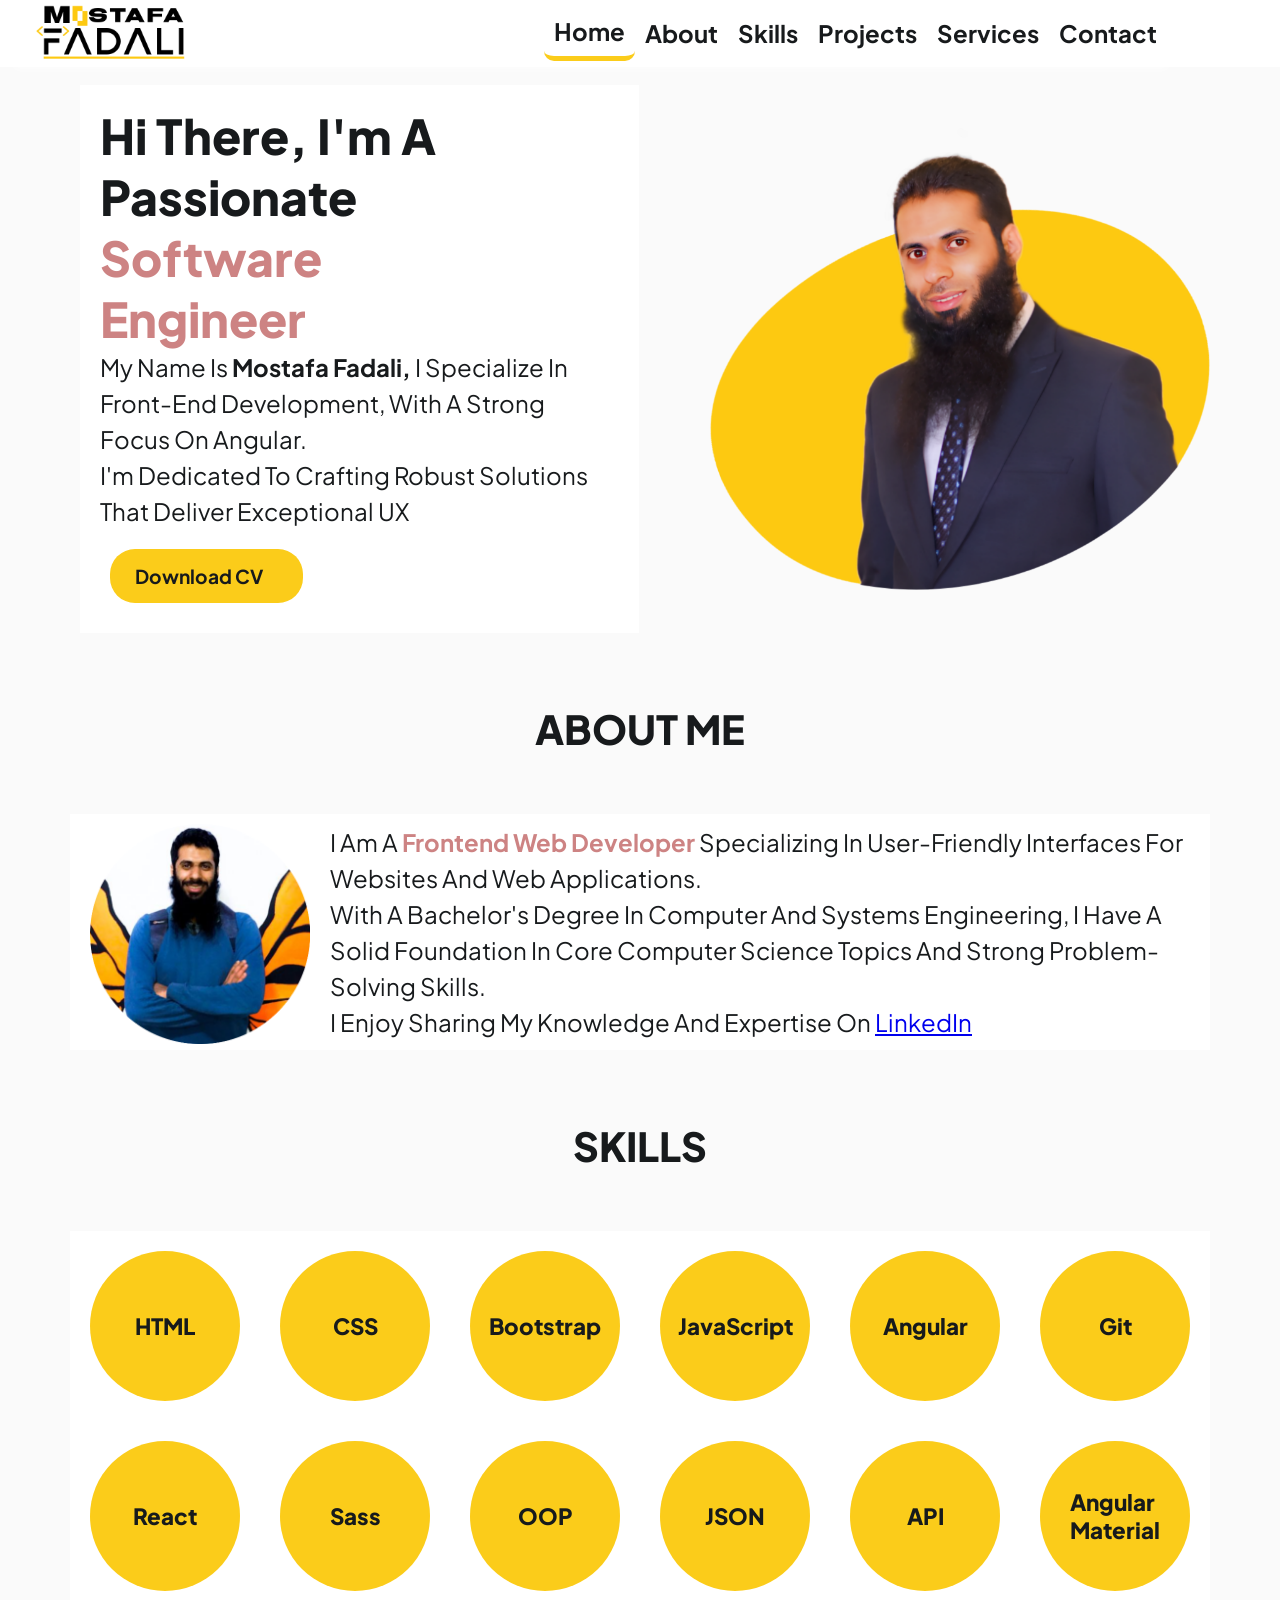
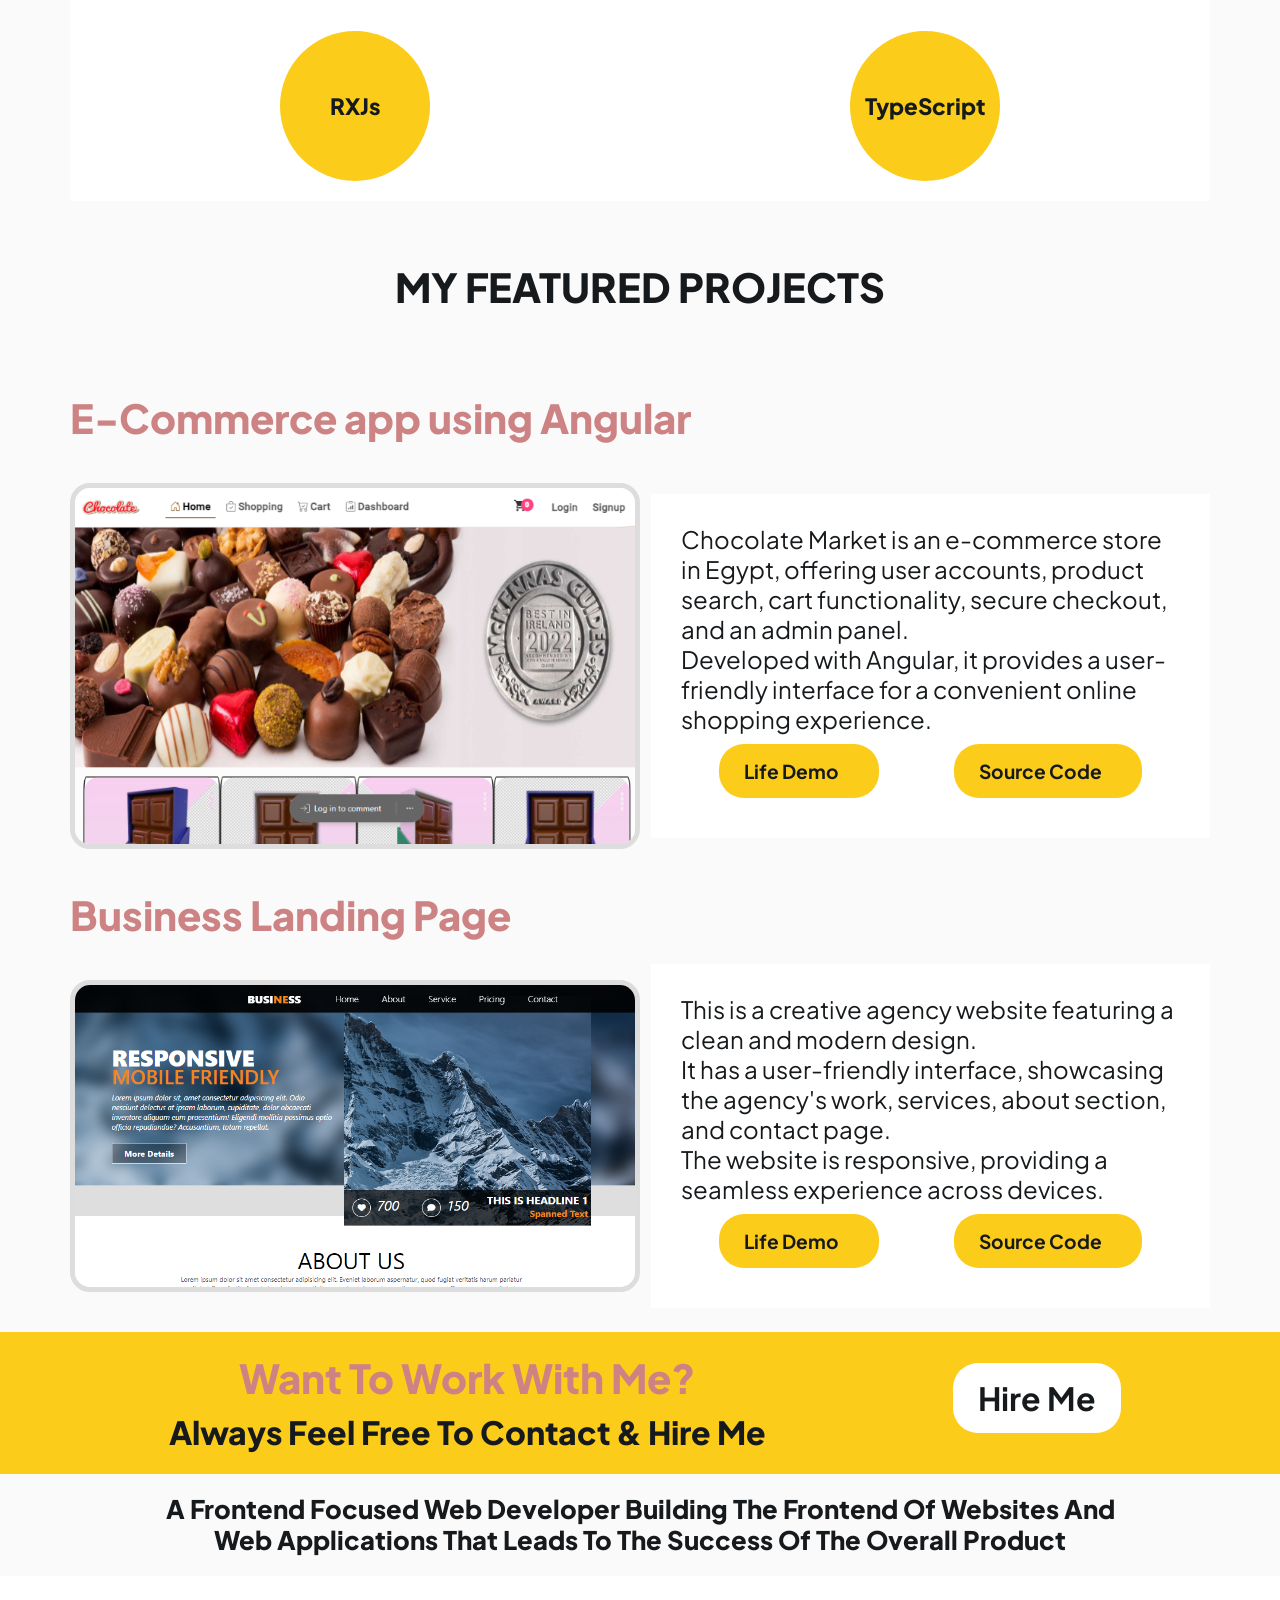
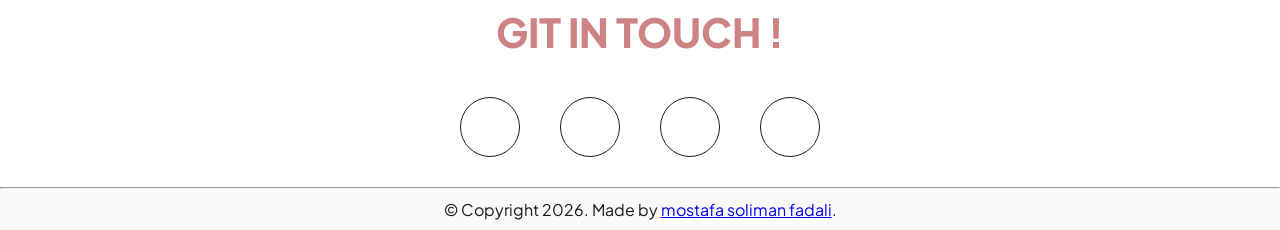
==== index.html @ fe7e32d1 "<!-- class="wow bounceIn my_logo"         data-wow-duration:="3s"         data-wow-iteration:="3"   " ====
<!DOCTYPE html>
<html lang="en">
  <head>
    <meta charset="UTF-8" />
    <meta name="viewport" content="width=device-width, initial-scale=1.0" />
    <!-- displays site properly based on user's device -->

    <link
      rel="icon"
      type="image/png"
      sizes="32x32"
      href="./assets/images/mostafa_fadali.png"
    />
    <link rel="stylesheet" href="/style/style.css" />
    <link rel="stylesheet" href="/style/all.css" />
    <link rel="stylesheet" href="/style/animate.css" />
    <title>Fadali Portfolio</title>
  </head>
  <body>
    <header id="mainmenu">
      <div class="container">
        <!-- class="wow bounceIn my_logo"
        data-wow-duration:="3s"
        data-wow-iteration:="3"
        data-wow-offset="20"
        data-wow-delay="1s" -->
        <img
          class="my_logo"
          src="./assets/images/logoLight.png"
          alt="MostafaFadali"
        />
        <label class="burgerMenu" for="menuControl"
          ><i class="fas fa-bars"></i
        ></label>
        <input type="checkbox" id="menuControl" />
        <!-- onclick="closeBurgerMenu()" -->
        <nav>
          <div class="rightheader">
            <div class="DLmode" onclick="toggleCheckbox()">
              <!-- <label id="frnt_awsme" class="switch">
              <input type="checkbox" id="light_dark_mode" />
              <span class="slider"></span>
            </label> -->
              <i id="frnt_awsme" class="fa-regular fa-moon"></i>
              <label id="modes" for="light_dark_mode"></label>
              <input type="checkbox" name="" id="light_dark_mode" hidden />
            </div>
            <a
              href="https://github.com/mostafa-soliman"
              target="_blank"
              rel="noopener noreferrer"
              class="giticon"
              ><i class="fa-brands fa-github"></i
            ></a>
          </div>
          <a href="#sec1" class="active" onclick="activateNavItem(this)"
            >Home</a
          >
          <a href="#sec2" onclick="activateNavItem(this)">About</a>
          <a href="#sec3" onclick="activateNavItem(this)">Skills</a>
          <a href="#sec4" onclick="activateNavItem(this)">Projects</a>
          <a href="#sec5" onclick="activateNavItem(this)">Services</a>
          <a href="#sec6" onclick="activateNavItem(this)">Contact</a>
        </nav>
      </div>
    </header>
    <section id="sec1">
      <div class="container">
        <img
          src="./assets/images/img2_sec1.png"
          alt="mostafa_fadali_img"
          class="wow slideInRight img_sec1"
          data-wow-duration="2s"
        />
        <article id="arti_sec1" class="wow slideInLeft" data-wow-duration="2s">
          <h1>
            Hi there, I'm a <br />passionate<br />
            <span
              >software <br />
              engineer</span
            >
          </h1>
          <p>
            my name is <b>Mostafa Fadali,</b> I specialize in front-end
            development, with a strong focus on Angular. <br />I'm dedicated to
            crafting robust solutions that deliver exceptional UX
          </p>
          <a
            class="btn"
            href="./assets/CV Mostafa Fadaly FRONT-END-DEVELOPER.pdf"
            download
            >Download CV<i class="fa-solid fa-arrow-down fa-bounce"></i
          ></a>
        </article>
      </div>
    </section>
    <section id="sec2">
      <div class="container">
        <h2 class="wow fadeInDown" data-wow-offset="20" data-wow-duration="2s">
          ABOUT ME
        </h2>
        <div class="container1">
          <img
            class="img_sec2"
            src="./assets/images/img_sec2.png"
            alt=""
            srcset=""
          />
          <p>
            I am a <b>Frontend Web Developer</b> specializing in user-friendly
            interfaces for websites and web applications.<br />
            With a Bachelor's degree in Computer and Systems Engineering, I have
            a solid foundation in core computer science topics and strong
            problem-solving skills.<br />
            I enjoy sharing my knowledge and expertise on
            <a href="https://www.linkedin.com/in/mostafa-soliman-fadali/"
              >LinkedIn</a
            >
          </p>
          <a href="" class="brn"></a>
        </div>
      </div>
    </section>
    <section id="sec3">
      <h2 class="wow fadeInDown" data-wow-offset="20" data-wow-duration="2s">
        SKILLS
      </h2>
      <div class="container">
        <a href="#sec3" onclick="openPopup('myBarHTML' ,'HTML','85' )"
          ><i class="fa-brands fa-html5"></i> HTML
        </a>
        <a href="#sec3" onclick="openPopup('myBarCSS','CSS','80')"
          ><i class="fa-brands fa-css3-alt"></i> CSS</a
        >
        <a href="#sec3" onclick="openPopup('myBarBootstrap','Bootstrap','85')"
          ><i class="fa-brands fa-bootstrap"></i> Bootstrap</a
        >
        <a
          href="#sec3"
          onclick="openPopup('myBarJavaScript', 'JavaScript' ,'75')"
          ><i class="fa-brands fa-js"></i> JavaScript</a
        >
        <a href="#sec3" onclick="openPopup('myBarAngular', 'Angular' ,'65' )"
          ><i class="fa-brands fa-angular"></i> Angular</a
        >
        <a href="#sec3" onclick="openPopup('myBarGit','Git','80')"
          ><i class="fa-brands fa-square-git"></i> Git</a
        >
        <a href="#sec3" onclick="openPopup('myBarReact','React','40')"
          ><i class="fa-brands fa-react"></i> React</a
        >
        <a href="#sec3" onclick="openPopup('myBarSass', 'Sass','35')"
          ><i class="fa-brands fa-sass"></i> Sass</a
        >
        <a href="#sec3" onclick="openPopup('myBarOOP', 'OOP','75' )">OOP</a>
        <a href="#sec3" onclick="openPopup('myBarJSON', 'JSON','70' )">JSON</a>
        <a href="#sec3" onclick="openPopup('myBarAPI', 'API','70' )">API</a>
        <a
          href="#sec3"
          onclick="openPopup('myBarMaterial', 'ng Material','75' )"
          >Angular<br />Material</a
        >
        <a href="#sec3" onclick="openPopup('myBarRXJs', 'RXJs','70' )">RXJs</a>
        <a
          href="#sec3"
          onclick="openPopup('myBarTypeScript', 'TypeScript','65' )"
          >TypeScript</a
        >
      </div>
    </section>
    <div id="popup" class="popup">
      <div class="popup-content">
        <i
          onclick="closePopup()"
          class="close-popup fa-regular fa-circle-xmark"
        ></i>

        <h2 class="wow fadeInDown" data-wow-offset="20" data-wow-duration="2s">
          {My skills in...}
        </h2>
        <h3 id="popupTitle"></h3>
        <div class="progress">
          <div
            class="progress-bar"
            id="popupProgressBar"
            role="progressbar"
            aria-valuenow="0"
            aria-valuemin="0"
            aria-valuemax="100"
          ></div>
        </div>
      </div>
    </div>

    <section id="sec4">
      <h2 class="wow fadeInDown" data-wow-offset="20" data-wow-duration="2s">
        MY FEATURED PROJECTS
      </h2>
      <div class="container">
        <figure>
          <h2>E-Commerce app using Angular</h2>

          <img
            class="wow slideInLeft"
            data-wow-duration="2s"
            src="./assets/images/markt.png"
            alt="chocolate_market"
            srcset=""
          />
          <figcaption>
            <div class="figCont">
              <p>
                Chocolate Market is an e-commerce store in Egypt, offering user
                accounts, product search, cart functionality, secure checkout,
                and an admin panel.<br />
                Developed with Angular, it provides a user-friendly interface
                for a convenient online shopping experience.
              </p>
              <div class="btnM">
                <a
                  href="https://market-git-v-2-mostafa-soliman.vercel.app/"
                  target="_blank"
                  class="btn"
                  >Life Demo<i
                    class="fa-solid fa-arrow-up-right-from-square"
                  ></i
                ></a>
                <a
                  href="https://github.com/mostafa-soliman/market.git"
                  target="_blank"
                  class="btn"
                  >Source Code<i
                    class="fa-solid fa-arrow-up-right-from-square"
                  ></i
                ></a>
              </div>
            </div>
          </figcaption>
        </figure>
      </div>
      <div class="container">
        <figure>
          <h2>Business Landing Page</h2>

          <img
            class="wow slideInLeft"
            data-wow-duration="2s"
            src="./assets/images/task2.png"
            alt="BusinessLandingPage"
            srcset=""
          />
          <figcaption>
            <div class="figCont">
              <p>
                This is a creative agency website featuring a clean and modern
                design.<br />
                It has a user-friendly interface, showcasing the agency's work,
                services, about section, and contact page.<br />
                The website is responsive, providing a seamless experience
                across devices.
              </p>
              <div class="btnM">
                <a
                  href="https://task6-mostafa-soliman.vercel.app/"
                  target="_blank"
                  class="btn"
                  >Life Demo<i
                    class="fa-solid fa-arrow-up-right-from-square"
                  ></i
                ></a>
                <a href="" target="_blank" class="btn"
                  >Source Code<i
                    class="fa-solid fa-arrow-up-right-from-square"
                  ></i
                ></a>
              </div>
            </div>
          </figcaption>
        </figure>
      </div>
    </section>
    <section id="sec5">
      <div class="container">
        <h2 class="wow fadeInDown" data-wow-offset="20" data-wow-duration="2s">
          Want to work with me?<br /><span>
            Always feel Free to Contact & Hire me
          </span>
        </h2>
        <a href="#sec6" class="btn_Hire">Hire Me</a>
      </div>
    </section>
    <h2 class="wow slideInLeft" data-wow-offset="20" data-wow-duration="2s">
      A Frontend focused Web Developer building the Frontend of Websites and<br />
      Web Applications that leads to the success of the overall product
    </h2>
    <section id="sec6">
      <h2 class="wow fadeInDown" data-wow-offset="20" data-wow-duration="2s">
        GIT IN TOUCH !
      </h2>

      <div class="container">
        <a
          href="https://github.com/mostafa-soliman"
          target="_blank"
          rel="noopener noreferrer"
          class="giticon"
          ><i class="fa-brands fa-github"></i
        ></a>
        <a
          href="https://www.linkedin.com/in/mostafa-soliman-fadali/"
          target="_blank"
          ><i class="fa-brands fa-linkedin"></i
        ></a>
        <a href="https://wa.me/00201128356597" target="_blank"
          ><i class="fa-brands fa-whatsapp"></i
        ></a>
        <a href="tel:+201128356597" target="_blank"
          ><i class="fa-solid fa-phone"></i
        ></a>
      </div>
    </section>
    <hr />

    <footer class="attribution">
      &copy; Copyright <span id="currentYear"></span>. Made by
      <a
        href="https://www.linkedin.com/in/mostafa-soliman-fadali/"
        target="_blank"
        >mostafa soliman fadali</a
      >.
    </footer>
    <script src="scripts/scripts.js"></script>
    <script src="scripts/wow.min.js"></script>
    <script>
      new WOW().init();
    </script>
  </body>
</html>
---- style/style.css ----
/* Variables */
:root {
  /* Light Mode Text */
  --Very-Dark-Blue: hsl(204, 10%, 10%);
  /* Light Mode Input */
  --Dark-Gray: hsl(0, 0%, 52%);
  /* Light Mode Background */
  --Very-Light-Gray: hsl(0, 0%, 98%);
  /* Dark Mode Text & Light Mode Elements nav, card*/
  --White: hsl(0, 0%, 100%);
  --WhiteT: hsl(204, 10%, 10%);
  --color1: #fbcc1a;
  --color2: #cd8383;
}
* {
  padding: 0;
  margin: 0;
  box-sizing: border-box;
}

@font-face {
  font-family: Plus_Jakarta_Sans;
  src: url(/assets/fonts/PlusJakartaSans-VariableFont_wght.ttf);
}
html {
  font-size: 16px;
  font-family: Plus_Jakarta_Sans;
}
.dark {
  /* Dark Mode Elements nav , card Dark-Blue*/
  --White: hsl(209, 23%, 22%);
  /* Dark Mode Background Very-Dark-Blue */
  --Very-Light-Gray: hsl(207, 26%, 17%);
  /* Dark Mode Text & Light Mode Elements nav, card*/
  --WhiteT: hsl(0, 0%, 100%);
}
body {
  background-color: var(--Very-Light-Gray);
  /* padding-top: 60px; */
}
.btn {
  background-color: var(--color1);
  color: var(--WhiteT);
  text-transform: capitalize;
  font-size: 1.2rem;
  font-weight: 700;
  padding: 15px 25px;
  display: inline-block;
  border-radius: 25px;
  text-decoration: none;
  margin: 10px;
}

/* ---------------------------------- */
/*          start header              */
/* ---------------------------------- */

.container {
  margin-left: 15px;
  margin-right: 15px;
}

.my_logo {
  width: 150px;
  margin-left: 20px;
  z-index: 999;
}
#mainmenu {
  background-color: var(--White);
  padding: 5px 0;
  /* position: absolute; */
  position: fixed;
  width: 100%;
  top: 0;
  z-index: 998;

  /* margin-bottom: 100px; */
  /* top: 10px; */
  /* left: 0; */
}
#mainmenu .container {
  display: flex;
  justify-content: space-between;
  flex-wrap: wrap;
  align-items: center;
  box-shadow: 0px 5px 10px var(--White);
}
#menuControl {
  display: none;
}
#mainmenu .container .burgerMenu {
  padding: 3px 5px;
  border-radius: 10px;
  border: thin solid var(--WhiteT);
  font-size: 1.2rem;
  color: var(--WhiteT);
}
#mainmenu .container nav {
  width: 100%;
  display: none;
}

#mainmenu #menuControl:checked + nav {
  display: block;
}
#mainmenu .container nav > a {
  text-decoration: none;
  padding: 10px 10px;
  color: var(--WhiteT);
  border-radius: 10px;
  display: flex;
  flex-wrap: wrap;
  justify-content: center;
  font-size: 1.5rem;
  font-weight: 700;
}
#mainmenu .container nav > a:hover {
  /* background-color: var(--color1); */
  /* color: var(--WhiteT); */
  /* box-shadow: inset 0px 0px 10px #fff; */
  border-bottom: thick solid var(--color1);
}
.active {
  border-bottom: thick solid var(--color1);
}

#mainmenu .container .rightheader {
  display: flex;
  flex-wrap: nowrap;
  justify-content: end;
  align-items: center;
}
#mainmenu .container .rightheader .DLmode:hover {
  box-shadow: 0px 0px 10px var(--color1);
}
#mainmenu .container .rightheader .giticon,
#mainmenu .container .rightheader .DLmode {
  margin: 0 5px 0 5px;
  border-radius: 50%;
  width: 30px;
  height: 30px;
  display: flex;
  justify-content: center;
  align-items: center;
  font-size: 1.5rem;
}
#mainmenu .container .rightheader .giticon:hover {
  box-shadow: 0px 0px 10px var(--color1);
}

i {
  color: var(--WhiteT);
}
.btn > i {
  margin-left: 15px;
}

/* ---------------------------------- */
/*           end header               */
/* ---------------------------------- */

/* ---------------------------------- */
/*         start section one          */
/* ---------------------------------- */
#sec1 {
  margin-top: 75px;
  /* height: 100vh; */
  display: flex;
  justify-content: center;
  flex-wrap: wrap;
  /* align-items: center; */
}
#sec1 .container {
  display: flex;
  justify-content: center;
  flex-wrap: wrap;
  overflow: hidden;
}
section .img_sec1 {
  /* width: 465px; */
  width: 90%;
}
h1 {
  font-weight: 900;
  font-size: 3rem;
}
h1 > span {
  color: #cd8383;
}
#arti_sec1 {
  color: var(--WhiteT);
  text-transform: capitalize;
  background-color: var(--White);
  padding: 5px;
}

#arti_sec1 p {
  font-size: 1.5rem;
  font-weight: 400;
  text-align: left;
  margin-bottom: 10px;
}
/* ---------------------------------- */
/*          end section one           */
/* ---------------------------------- */
/* ---------------------------------- */
/*        start section two           */
/* ---------------------------------- */
#sec2 {
  display: flex;
  justify-content: center;
}
#sec2 .container1 {
  display: flex;
  justify-content: center;
  flex-wrap: wrap;
  align-items: center;
}

h2 {
  color: var(--WhiteT);
  margin: 60px 10px;
  font-weight: 900;
  font-size: 2.5rem;
  text-align: center;
}

#sec2 .img_sec2 {
  width: 220px;
}
#sec2 p b {
  color: var(--color2);
}
#sec2 p {
  margin-top: 30px;
  /* margin: 0 auto; */
  /* width: 90%; */
  padding: 10px;
  text-transform: capitalize;
  font-size: 1.5rem;
  font-weight: 400;
  text-align: left;
  margin-bottom: 10px;
  background-color: var(--White);
  line-height: 1.5;
  color: var(--WhiteT);
}
#sec2 p > a:hover {
  background-color: var(--color1);
  border-radius: 20px;
  padding: 5px;
  text-shadow: 0px 5px 10px var(--color1);
}

/* ---------------------------------- */
/*          end section two           */
/* ---------------------------------- */
/* ---------------------------------- */
/*      start section three           */
/* ---------------------------------- */
#sec3 {
  display: flex;
  justify-content: center;
  flex-wrap: wrap;
}

#sec3 h2 {
  width: 100%;
}
#sec3 .container {
  background-color: var(--White);
  overflow: hidden;

  display: flex;
  justify-content: space-around;
  align-items: center;
  flex-wrap: wrap;
}
#sec3 .container a > i {
  font-size: 3rem;
}
#sec3 .container a {
  margin: 10px;
  width: 130px;
  height: 130px;
  border-radius: 50%;
  background-color: var(--color1);
  color: var(--WhiteT);
  display: flex;
  justify-content: center;
  align-items: center;
  flex-direction: column;
  text-decoration: none;
  color: var(--WhiteT);
  font-weight: 900;
  font-size: 1.4rem;
}
#sec3 .container a:hover {
  scale: 1.2;
  box-shadow: 0 0 10px var(--color1);
}

/*popup*/
.popup {
  display: none;
  position: fixed;
  z-index: 999;
  left: 0;
  top: 0;
  width: 100%;
  height: 100%;
  background-color: rgba(0, 0, 0, 0.5);
}

.popup-content {
  background-color: var(--Very-Light-Gray);
  margin: 15% auto;
  padding: 20px;
  border: 1px solid #888;
  width: 80%;
  max-width: 600px;
  position: relative;
}
.popup-content h2 {
  color: var(--color2);
  margin: 20px 10px;
  font-weight: 900;
  font-size: 2.5rem;
  text-align: left;
}
.popup-content h3 {
  color: var(--WhiteT);
  margin: 20px 30px;
  font-weight: 600;
  font-size: 1.5rem;
  text-align: left;
}

.close-popup {
  color: #aaa;
  position: absolute;
  top: 10px;
  right: 10px;
  font-size: 24px;
  font-weight: bold;
  cursor: pointer;
}

.close-popup:hover,
.close-popup:focus {
  color: #000;
  text-decoration: none;
  cursor: pointer;
}

.progress {
  height: 30px;
  background-color: #ddd;
  border-radius: 5px;
  margin: 20px 0;
  overflow: hidden;
}

.progress-bar {
  width: 0;
  height: 100%;
  background-color: var(--color1);
  color: white;
  text-align: center;
  line-height: 30px;
  transition: width 0.5s ease;
}

/*popup*/
/* ---------------------------------- */
/*         end section three          */
/* ---------------------------------- */
/* ---------------------------------- */
/*        start section four          */
/* ---------------------------------- */
#sec4 {
  display: flex;
  justify-content: center;
  flex-wrap: wrap;
}
#sec4 .container {
  display: flex;
  justify-content: center;
  flex-wrap: wrap;
}
#sec4 .container figure {
  display: flex;
  justify-content: space-between;
  flex-wrap: wrap;
  align-items: center;
}
#sec4 .container h2 {
  color: var(--color2);
  margin: 20px 0px;
  font-weight: 900;
  font-size: 2.5rem;
  text-align: left;
  width: 100%;
}

#sec4 .container figure img {
  width: 90vw;
  border: 5px solid #ddd;
  border-radius: 20px;
  margin: 20px 0px;
}
#sec4 .container figure img:hover {
  scale: 1.05;
  box-shadow: 0 0 10px var(--color1);
}
#sec4 .container figure figcaption {
  text-align: left;
  background-color: var(--White);
  padding: 10px;
  color: var(--WhiteT);
  font-size: 1.2rem;
  font-weight: 400;
}
.btnM {
  display: flex;
  justify-content: space-around;
  flex-wrap: wrap;
}
.btnM a {
  /* display: flex;
  justify-content: space-around; */
}

/* ---------------------------------- */
/*          end section four          */
/* ---------------------------------- */
/* ---------------------------------- */
/*           start section five           */
/* ---------------------------------- */

#sec5 {
  background-color: var(--color1);
  display: flex;
  justify-content: center;
  flex-wrap: wrap;
  align-items: center;
  margin: 20px 0;
}
#sec5 .container {
  display: flex;
  justify-content: space-around;
  flex-wrap: wrap;
  align-items: center;
}
#sec5 h2 {
  color: var(--color2);
  margin: 20px 10px;
  font-weight: 900;
  font-size: 2.5rem;
  text-align: center;
  text-transform: capitalize;
}
#sec5 h2 > span {
  color: var(--WhiteT);

  font-size: 2rem;

  /* font-family:; */
}

#sec5 .btn_Hire {
  background-color: #fff;
  color: var(--Very-Dark-Blue);
  text-transform: capitalize;
  font-size: 2rem;
  font-weight: 700;
  padding: 15px 25px;
  display: inline-block;
  border-radius: 25px;
  text-decoration: none;
  margin-bottom: 10px;
}
#sec5 + h2 {
  color: var(--WhiteT);
  margin: 20px 10px;
  font-weight: 900;
  font-size: 1.6rem;
  text-align: center;
  text-transform: capitalize;
  line-height: 1.2;
}
/* ---------------------------------- */
/*             end section five          */
/* ---------------------------------- */
/* ---------------------------------- */
/*             start section six      */
/* ---------------------------------- */
#sec6 {
  background-color: var(--White);
  display: flex;
  flex-wrap: wrap;
  justify-content: center;
}
#sec6 h2 {
  color: var(--color2);
  padding: 30px 0;
  margin: 0;
}
#sec6 .container {
  display: flex;
  justify-content: space-around;
  flex-wrap: wrap;
  padding: 10px 0 30px 0;
}
#sec6 a {
  text-decoration: none;
  color: var(--WhiteT);
  margin: 0 5px 0 5px;
  border-radius: 50%;
  width: 60px;
  height: 60px;
  display: flex;
  justify-content: center;
  align-items: center;
  font-size: 2.5rem;
  border: thin solid var(--WhiteT);
}
#sec6 a:hover {
  scale: 1.05;
}
/* ---------------------------------- */
/*             end section six        */
/* ---------------------------------- */

/* ---------------------------------- */
/*           start footer             */
/* ---------------------------------- */
.attribution {
  color: var(--WhiteT);
  text-align: center;
  padding: 10px 0;
}
/* ---------------------------------- */
/*           end footer             */
/* ---------------------------------- */

@media (min-width: 576px) {
  .container {
    width: 540px;
  }
  #sec1 .container {
    align-items: center;
  }
  section .img_sec1 {
    width: 465px;
    /* width: 90%; */
  }
  #sec1 .container #arti_sec1 {
    width: 90%;
    margin: 10px;
  }
}

@media (min-width: 768px) {
  .container {
    width: 720px;
  }
  #sec2 p {
    /* text-align: left; */
  }
  #sec3 .container a {
    margin: 20px;
    width: 150px;
    height: 150px;
  }
}

@media (min-width: 992px) {
  .container {
    width: 940px;
  }
  #mainmenu .container nav,
  #mainmenu #menuControl:checked + nav {
    width: auto;
    display: flex;
    align-items: center;
  }
  #mainmenu .container .burgerMenu {
    display: none;
  }
  #mainmenu {
    /* position: relative; */
  }
  #mainmenu .container {
    flex-wrap: nowrap;
    text-align: center;
    width: 90%;
  }
  #mainmenu .container nav > a {
    display: inline-block;
    width: auto;
  }
  #mainmenu nav div {
    width: auto;
  }
  #mainmenu .container .rightheader {
    /* position: absolute;
    right: 5px;
    top: 50%;
    transform: translateY(-50%); */
    position: fixed;
    /* top: 5px; */
    right: 5px;
  }
  /* sec1 */
  #sec1 {
    display: flex;
    flex-direction: row-reverse;
    justify-content: center;
    align-items: center;
  }
  #sec1 .container .img_sec1 {
    order: 2;
  }

  #sec1 > .container {
    display: flex;
    justify-content: space-between;
    align-items: center;
    flex-wrap: wrap-reverse;
  }

  #sec1 .container #arti_sec1 {
    width: 49%;
    order: 1;
    text-align: left;
    margin: 10px 0px 10px 10px;
  }
  #arti_sec1 > p {
    line-height: 1.5;
  }
  /* sec2 ************************************/
  /* #sec2 .container h2 {
    width: 100%;
  } */
  #sec2 .container1 {
    margin: 0 auto;
    display: block;
  }
  #sec2 .img_sec2 {
    float: left;
    margin: 10px 20px;
  }
  #sec2 .img_sec2::after {
    clear: both;
  }
  #sec2 p {
    /* text-align: justify; */
  }
  #sec4 .container figure img {
    width: 50%;
    /* display: flex; */
    /* justify-content: left; */
    /* align-items: center; */
  }
  #sec4 .container figure figcaption {
    width: 49%;
  }
  #sec4 .container figure figcaption .figCont {
    /* display: flex; */
    /* justify-content: space-between; */
    /* align-items: center; */
    padding: 20px;
  }
  #sec4 .container figure figcaption .figCont p {
    font-size: 1.5rem;
  }
  #sec4 .container figure figcaption .btnM {
    flex-wrap: wrap;
  }
  /* #sec4 .container figure figcaption .btnM {
    clear: both;
  } */
  #sec6 .container {
    justify-content: center;
  }
  #sec6 a {
    margin: 0 20px;
  }
}

@media (min-width: 1200px) {
  .container {
    width: 1140px;
  }
  section .img_sec1 {
    width: 500px;
  }
  #sec1 .container #arti_sec1 {
    padding: 20px;
  }
}

@media (min-width: 1400px) {
  .container {
    width: 1340px;
  }
  section .img_sec1 {
    width: 550px;
  }
  #sec2 .img_sec2 {
    width: 180px;
  }
}
/* slider Dark light mode */
/* The switch - the box around the slider  */
/* .switch {
  font-size: 17px;
  position: relative;
  display: inline-block;
  width: 3.5em;
  height: 2em;
} */

/* Hide default HTML checkbox */
/* .switch input {
  opacity: 0;
  width: 0;
  height: 0;
} */

/* The slider */
/* .slider {
  --background: #28096b;
  position: absolute;
  cursor: pointer;
  top: 0;
  left: 0;
  right: 0;
  bottom: 0;
  background-color: var(--background);
  transition: 0.5s;
  border-radius: 30px;
}

.slider:before {
  position: absolute;
  content: "";
  height: 1.4em;
  width: 1.4em;
  border-radius: 50%;
  left: 10%;
  bottom: 15%;
  box-shadow: inset 8px -4px 0px 0px #fff000;
  background: var(--background);
  transition: 0.5s;
}

input:checked + .slider {
  background-color: #522ba7;
}

input:checked + .slider:before {
  transform: translateX(100%);
  box-shadow: inset 15px -4px 0px 15px #fff000;
} */
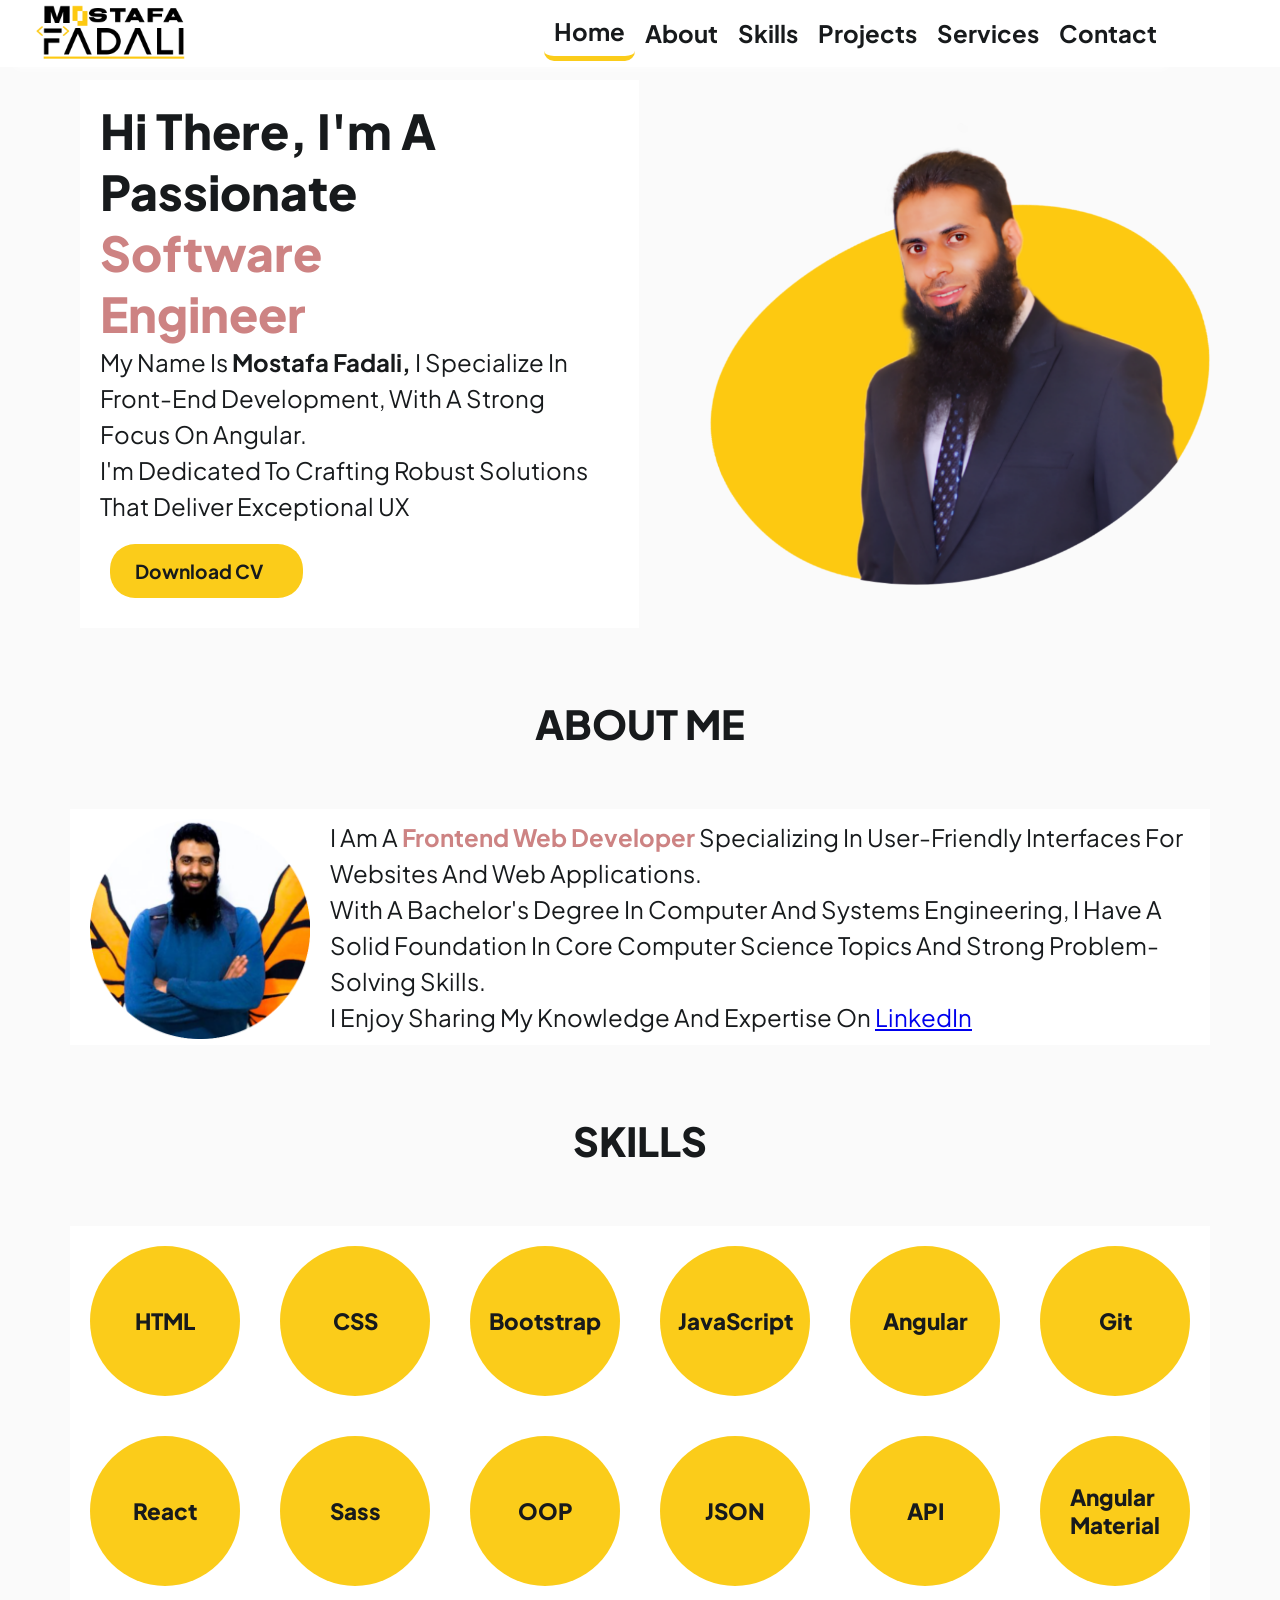
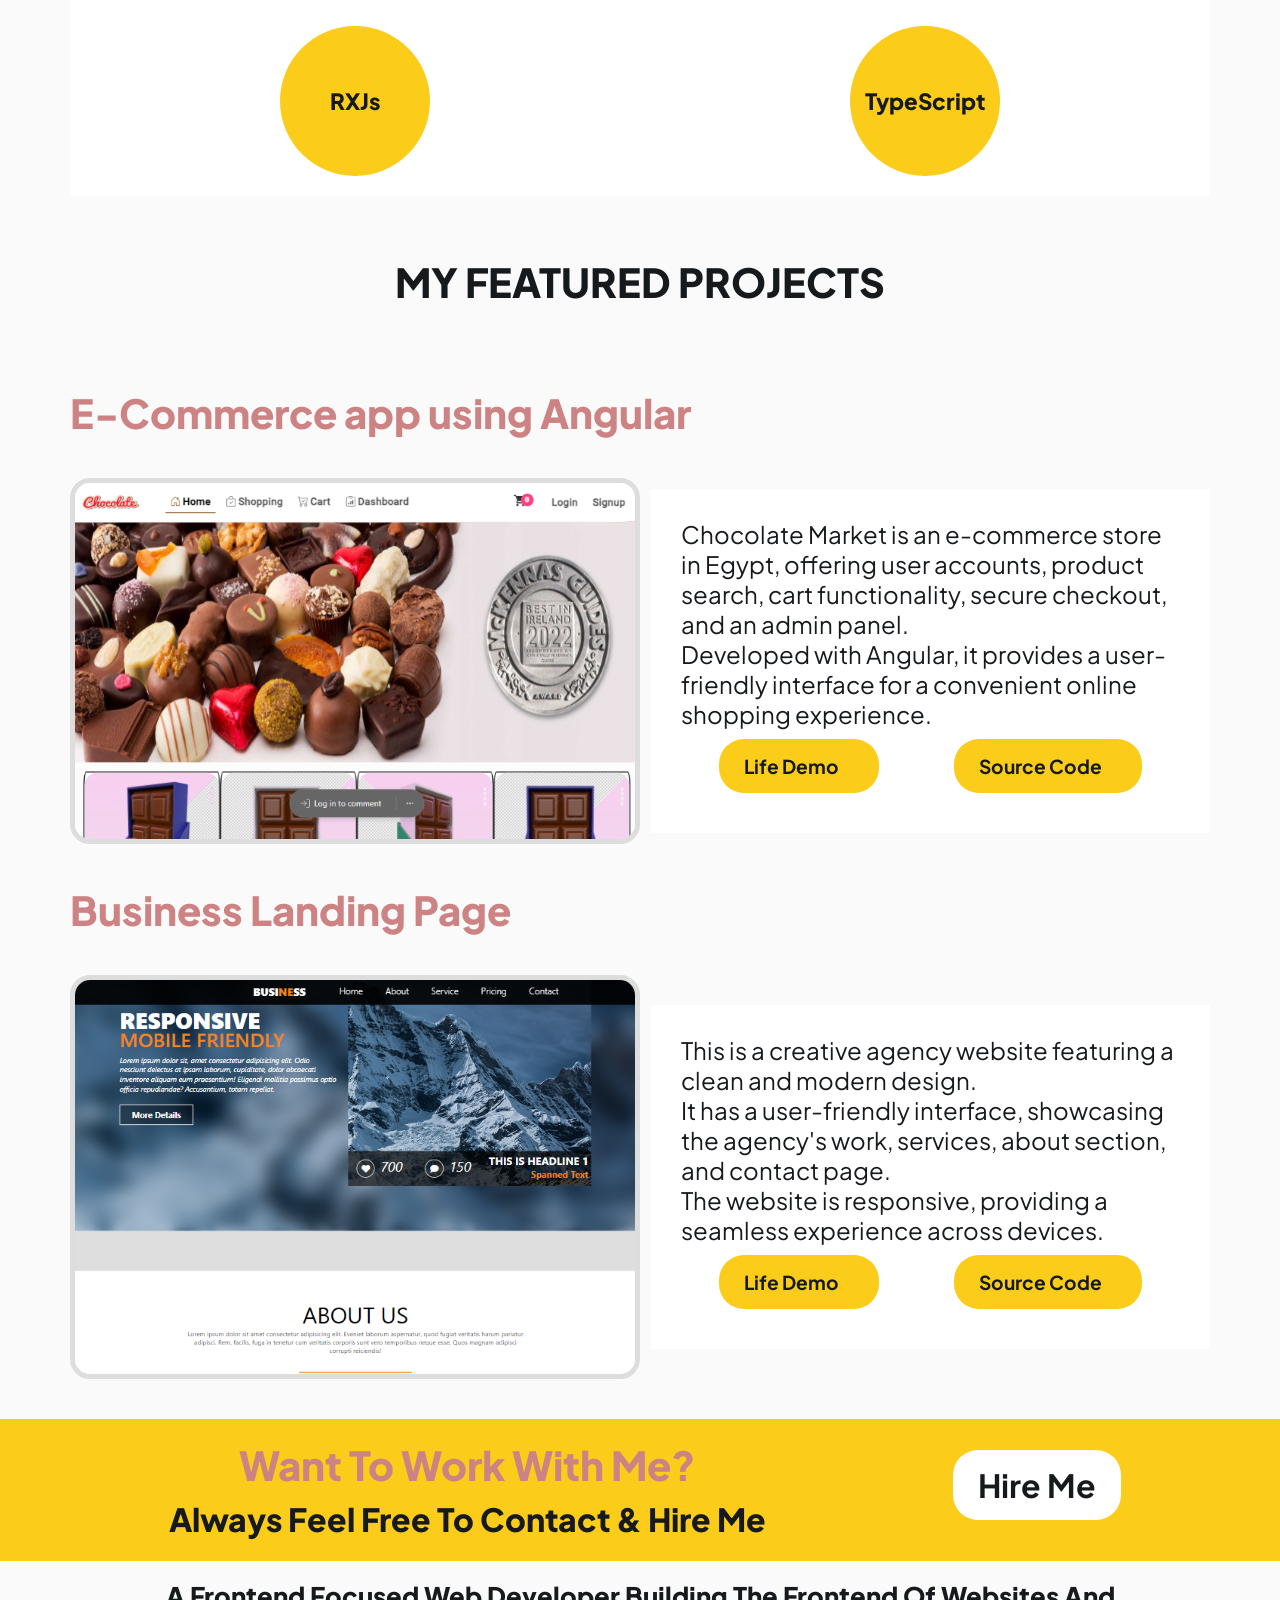
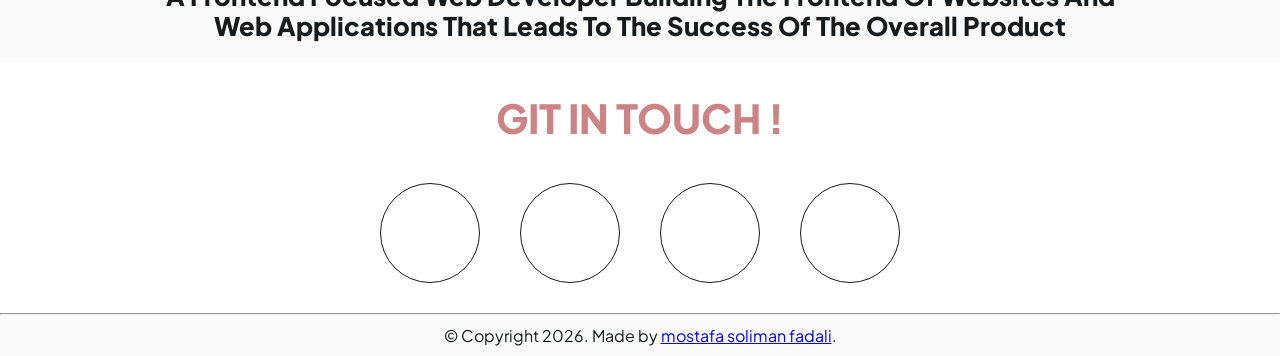
==== commit a9df13b2: "add closed nav used js" ====
--- a/index.html
+++ b/index.html
@@ -56,11 +56,21 @@
           <a href="#sec1" class="active" onclick="activateNavItem(this)"
             >Home</a
           >
-          <a href="#sec2" onclick="activateNavItem(this)">About</a>
-          <a href="#sec3" onclick="activateNavItem(this)">Skills</a>
-          <a href="#sec4" onclick="activateNavItem(this)">Projects</a>
-          <a href="#sec5" onclick="activateNavItem(this)">Services</a>
-          <a href="#sec6" onclick="activateNavItem(this)">Contact</a>
+          <a href="#sec2" onclick="activateNavItem(this); closeBurgerMenu(); "
+            >About</a
+          >
+          <a href="#sec3" onclick="activateNavItem(this); closeBurgerMenu(); "
+            >Skills</a
+          >
+          <a href="#sec4" onclick="activateNavItem(this); closeBurgerMenu(); "
+            >Projects</a
+          >
+          <a href="#sec5" onclick="activateNavItem(this); closeBurgerMenu(); "
+            >Services</a
+          >
+          <a href="#sec6" onclick="activateNavItem(this); closeBurgerMenu(); "
+            >Contact</a
+          >
         </nav>
       </div>
     </header>
--- a/style/style.css
+++ b/style/style.css
@@ -163,7 +163,7 @@
 /*         start section one          */
 /* ---------------------------------- */
 #sec1 {
-  margin-top: 75px;
+  /* margin-top: 75px; */
   /* height: 100vh; */
   display: flex;
   justify-content: center;
@@ -171,6 +171,7 @@
   /* align-items: center; */
 }
 #sec1 .container {
+  margin-top: 70px;
   display: flex;
   justify-content: center;
   flex-wrap: wrap;
@@ -686,6 +687,9 @@
   }
   #sec6 a {
     margin: 0 20px;
+    font-size: 4rem;
+    width: 100px;
+    height: 100px;
   }
 }
 
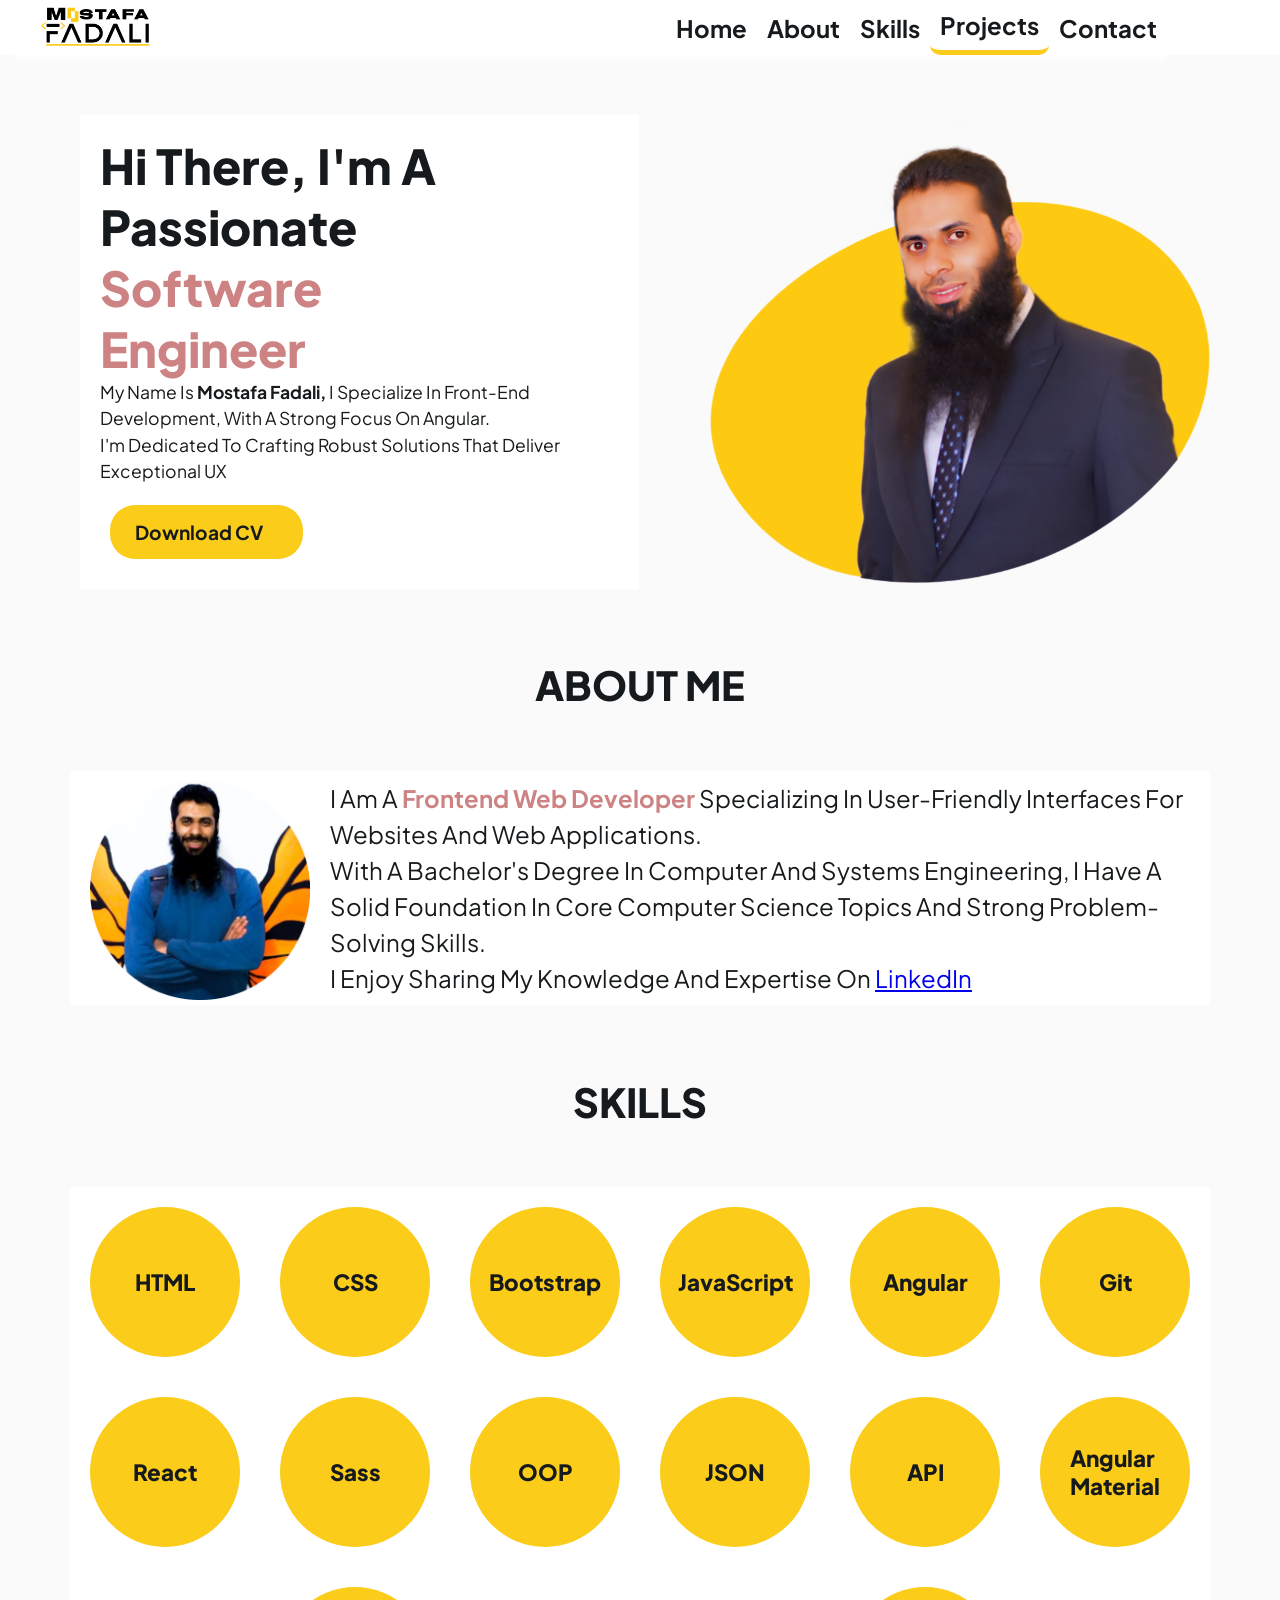
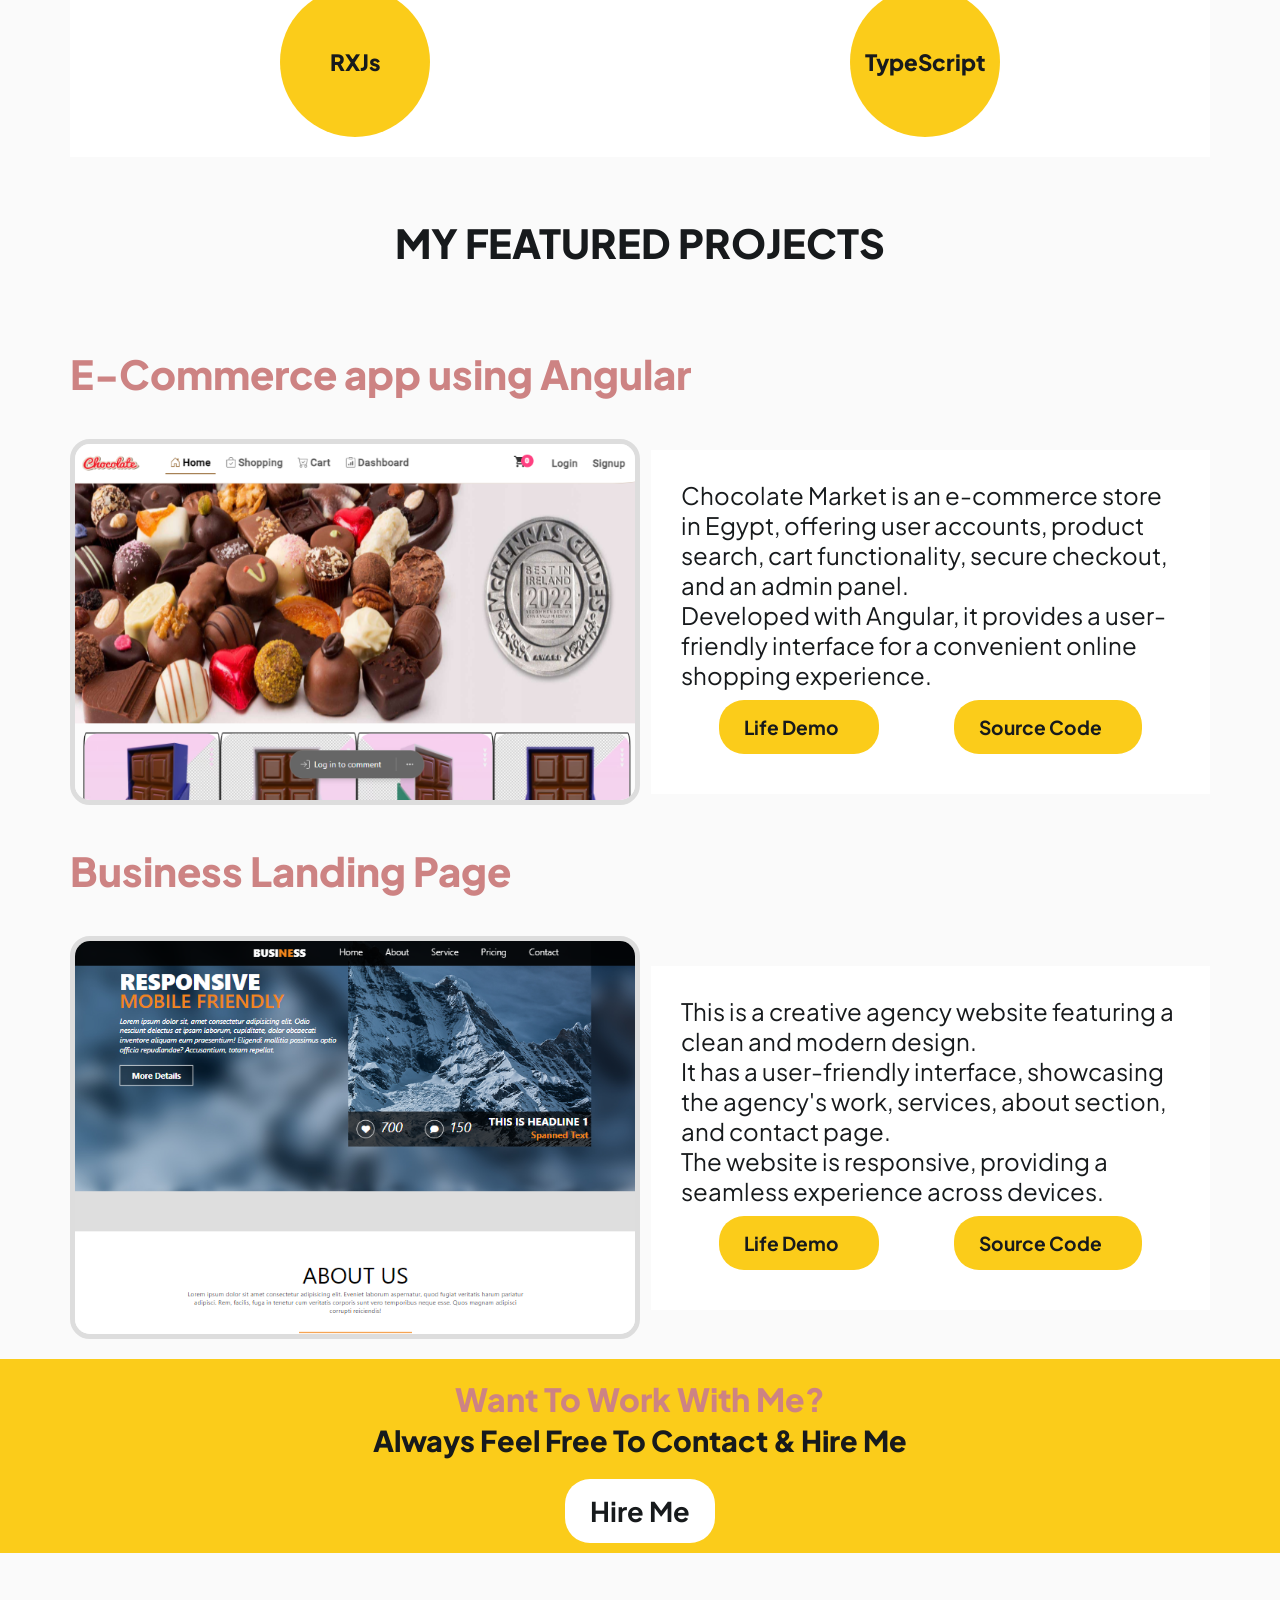
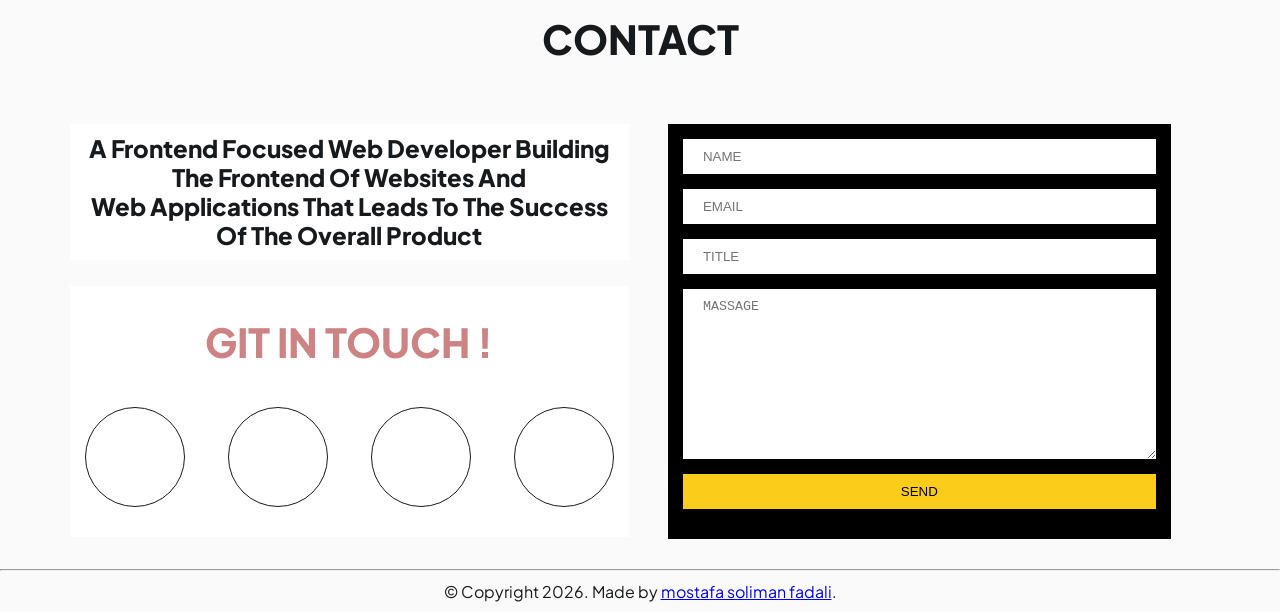
==== commit ad07bd2c: "add margin (-) to div_sec7 img1 smaller to 75% and font to 1.2" ====
--- a/index.html
+++ b/index.html
@@ -65,10 +65,10 @@
           <a href="#sec4" onclick="activateNavItem(this); closeBurgerMenu(); "
             >Projects</a
           >
+          <!-- <a href="#sec5" onclick="activateNavItem(this); closeBurgerMenu(); "
+            >Services</a
+          > -->
           <a href="#sec5" onclick="activateNavItem(this); closeBurgerMenu(); "
-            >Services</a
-          >
-          <a href="#sec6" onclick="activateNavItem(this); closeBurgerMenu(); "
             >Contact</a
           >
         </nav>
@@ -289,46 +289,76 @@
         </figure>
       </div>
     </section>
+    <div id="div_sec5">
+      <h2 class="wow fadeInDown" data-wow-offset="20" data-wow-duration="2s">
+        Want to work with me?<br /><span>
+          Always feel Free to Contact & Hire me
+        </span>
+      </h2>
+      <a href="mailto: m.fadaly52@gmail.com" class="btn_Hire">Hire Me</a>
+    </div>
     <section id="sec5">
-      <div class="container">
-        <h2 class="wow fadeInDown" data-wow-offset="20" data-wow-duration="2s">
-          Want to work with me?<br /><span>
-            Always feel Free to Contact & Hire me
-          </span>
-        </h2>
-        <a href="#sec6" class="btn_Hire">Hire Me</a>
-      </div>
-    </section>
-    <h2 class="wow slideInLeft" data-wow-offset="20" data-wow-duration="2s">
-      A Frontend focused Web Developer building the Frontend of Websites and<br />
-      Web Applications that leads to the success of the overall product
-    </h2>
-    <section id="sec6">
       <h2 class="wow fadeInDown" data-wow-offset="20" data-wow-duration="2s">
-        GIT IN TOUCH !
+        CONTACT
       </h2>
-
-      <div class="container">
-        <a
-          href="https://github.com/mostafa-soliman"
-          target="_blank"
-          rel="noopener noreferrer"
-          class="giticon"
-          ><i class="fa-brands fa-github"></i
-        ></a>
-        <a
-          href="https://www.linkedin.com/in/mostafa-soliman-fadali/"
-          target="_blank"
-          ><i class="fa-brands fa-linkedin"></i
-        ></a>
-        <a href="https://wa.me/00201128356597" target="_blank"
-          ><i class="fa-brands fa-whatsapp"></i
-        ></a>
-        <a href="tel:+201128356597" target="_blank"
-          ><i class="fa-solid fa-phone"></i
-        ></a>
-      </div>
-    </section>
+      <div class="container">
+        <h3
+          class="wow slideInLeft h22sec5"
+          data-wow-offset="20"
+          data-wow-duration="2s"
+        >
+          A Frontend focused Web Developer building the Frontend of Websites
+          and<br />
+          Web Applications that leads to the success of the overall product
+        </h3>
+        <div class="contenar_sec6">
+          <form action="">
+            <input type="text" name="" id="text" placeholder="NAME" />
+            <input type="email" name="" id="email" placeholder="EMAIL" />
+            <input type="text" name="" id="title" placeholder="TITLE" />
+            <textarea
+              name="massage"
+              id=""
+              cols="30"
+              rows="10"
+              placeholder="MASSAGE"
+            ></textarea>
+            <input type="submit" value="SEND" />
+          </form>
+        </div>
+        <div id="div_sec7">
+          <h2
+            class="wow fadeInDown"
+            data-wow-offset="20"
+            data-wow-duration="2s"
+          >
+            GIT IN TOUCH !
+          </h2>
+
+          <div class="container">
+            <a
+              href="https://github.com/mostafa-soliman"
+              target="_blank"
+              rel="noopener noreferrer"
+              class="giticon"
+              ><i class="fa-brands fa-github"></i
+            ></a>
+            <a
+              href="https://www.linkedin.com/in/mostafa-soliman-fadali/"
+              target="_blank"
+              ><i class="fa-brands fa-linkedin"></i
+            ></a>
+            <a href="https://wa.me/00201128356597" target="_blank"
+              ><i class="fa-brands fa-whatsapp"></i
+            ></a>
+            <a href="tel:+201128356597" target="_blank"
+              ><i class="fa-solid fa-phone"></i
+            ></a>
+          </div>
+        </div>
+      </div>
+    </section>
+
     <hr />
 
     <footer class="attribution">
--- a/style/style.css
+++ b/style/style.css
@@ -25,6 +25,7 @@
 html {
   font-size: 16px;
   font-family: Plus_Jakarta_Sans;
+  scroll-behavior: smooth;
 }
 .dark {
   /* Dark Mode Elements nav , card Dark-Blue*/
@@ -61,13 +62,14 @@
 }
 
 .my_logo {
-  width: 150px;
+  padding: 5px;
+  width: 120px;
   margin-left: 20px;
   z-index: 999;
 }
 #mainmenu {
   background-color: var(--White);
-  padding: 5px 0;
+  /* padding: 5px 0; */
   /* position: absolute; */
   position: fixed;
   width: 100%;
@@ -163,15 +165,12 @@
 /*         start section one          */
 /* ---------------------------------- */
 #sec1 {
-  /* margin-top: 75px; */
-  /* height: 100vh; */
-  display: flex;
-  justify-content: center;
-  flex-wrap: wrap;
-  /* align-items: center; */
+  display: flex;
+  justify-content: center;
+  flex-wrap: wrap;
 }
 #sec1 .container {
-  margin-top: 70px;
+  margin-top: 35px;
   display: flex;
   justify-content: center;
   flex-wrap: wrap;
@@ -179,14 +178,14 @@
 }
 section .img_sec1 {
   /* width: 465px; */
-  width: 90%;
+  width: 75%;
 }
 h1 {
   font-weight: 900;
   font-size: 3rem;
 }
 h1 > span {
-  color: #cd8383;
+  color: var(--color2);
 }
 #arti_sec1 {
   color: var(--WhiteT);
@@ -196,7 +195,7 @@
 }
 
 #arti_sec1 p {
-  font-size: 1.5rem;
+  font-size: 1.1rem;
   font-weight: 400;
   text-align: left;
   margin-bottom: 10px;
@@ -439,41 +438,42 @@
 /*           start section five           */
 /* ---------------------------------- */
 
-#sec5 {
+#div_sec5 {
   background-color: var(--color1);
   display: flex;
   justify-content: center;
   flex-wrap: wrap;
   align-items: center;
-  margin: 20px 0;
-}
-#sec5 .container {
+  width: 100%;
+}
+#div_sec5 .container {
   display: flex;
   justify-content: space-around;
   flex-wrap: wrap;
   align-items: center;
 }
-#sec5 h2 {
+#div_sec5 h2 {
+  width: 90%;
   color: var(--color2);
   margin: 20px 10px;
   font-weight: 900;
-  font-size: 2.5rem;
+  font-size: 2rem;
   text-align: center;
   text-transform: capitalize;
 }
-#sec5 h2 > span {
-  color: var(--WhiteT);
-
-  font-size: 2rem;
+#div_sec5 h2 > span {
+  color: var(--WhiteT);
+
+  font-size: 1.8rem;
 
   /* font-family:; */
 }
 
-#sec5 .btn_Hire {
+#div_sec5 .btn_Hire {
   background-color: #fff;
   color: var(--Very-Dark-Blue);
   text-transform: capitalize;
-  font-size: 2rem;
+  font-size: 1.7rem;
   font-weight: 700;
   padding: 15px 25px;
   display: inline-block;
@@ -481,39 +481,91 @@
   text-decoration: none;
   margin-bottom: 10px;
 }
-#sec5 + h2 {
-  color: var(--WhiteT);
-  margin: 20px 10px;
+
+/* ---------------------------------- */
+/*             end section five          */
+/* ---------------------------------- */
+/* ----------------start sec6------------------- */
+
+#sec5 {
+  color: #fff;
+  display: flex;
+  justify-content: center;
+  align-items: center;
+  flex-wrap: wrap;
+}
+
+#sec5 .container {
+  display: flex;
+  justify-content: center;
+  align-items: center;
+  flex-wrap: wrap;
+}
+
+#sec5 h3 {
+  color: var(--WhiteT);
+  background-color: var(--White);
   font-weight: 900;
-  font-size: 1.6rem;
+  font-size: 1.5rem;
   text-align: center;
   text-transform: capitalize;
   line-height: 1.2;
-}
-/* ---------------------------------- */
-/*             end section five          */
-/* ---------------------------------- */
-/* ---------------------------------- */
-/*             start section six      */
-/* ---------------------------------- */
-#sec6 {
+  margin-bottom: 30px;
+}
+
+.contenar_sec6 {
+  display: flex;
+  flex-wrap: wrap;
+  justify-content: center;
+}
+
+#sec5 form {
+  width: 90%;
+  /* border: thin solid #4b5264; */
+  background-color: #000;
+  padding: 30px;
+  display: flex;
+  flex-wrap: wrap;
+  justify-content: space-between;
+  margin-bottom: 30px;
+}
+
+#sec5 form * {
+  width: 100%;
+  border-style: none;
+  outline-style: none;
+  margin-bottom: 15px;
+  padding: 10px 20px;
+}
+#sec5 form input[type="submit"] {
+  background-color: var(--color1);
+}
+#sec5 form input[type="submit"]:hover {
+  box-shadow: 0 0 15px 0 rgba(242, 134, 28, 1);
+}
+
+/* ----------------end sec6------------------- */
+/* ---------------------------------- */
+/*             start section seven      */
+/* ---------------------------------- */
+#div_sec7 {
   background-color: var(--White);
   display: flex;
   flex-wrap: wrap;
   justify-content: center;
 }
-#sec6 h2 {
+#div_sec7 h2 {
   color: var(--color2);
   padding: 30px 0;
   margin: 0;
 }
-#sec6 .container {
+#div_sec7 .container {
   display: flex;
   justify-content: space-around;
   flex-wrap: wrap;
   padding: 10px 0 30px 0;
 }
-#sec6 a {
+#div_sec7 a {
   text-decoration: none;
   color: var(--WhiteT);
   margin: 0 5px 0 5px;
@@ -526,7 +578,7 @@
   font-size: 2.5rem;
   border: thin solid var(--WhiteT);
 }
-#sec6 a:hover {
+#div_sec7 a:hover {
   scale: 1.05;
 }
 /* ---------------------------------- */
@@ -559,6 +611,12 @@
   #sec1 .container #arti_sec1 {
     width: 90%;
     margin: 10px;
+  }
+  #div_sec7 .container {
+    justify-content: center;
+  }
+  #div_sec7 a {
+    margin: 0 20px;
   }
 }
 
@@ -573,6 +631,13 @@
     margin: 20px;
     width: 150px;
     height: 150px;
+  }
+  #sec5 .contenar_sec6 {
+    width: 70%;
+    margin: 0 auto;
+  }
+  #sec5 form {
+    padding: 45px;
   }
 }
 
@@ -615,6 +680,7 @@
   }
   /* sec1 */
   #sec1 {
+    margin-top: 70px;
     display: flex;
     flex-direction: row-reverse;
     justify-content: center;
@@ -682,14 +748,35 @@
   /* #sec4 .container figure figcaption .btnM {
     clear: both;
   } */
-  #sec6 .container {
+
+  #div_sec7 .container {
     justify-content: center;
   }
-  #sec6 a {
-    margin: 0 20px;
+  #div_sec7 a {
+    margin: 0;
     font-size: 4rem;
     width: 100px;
     height: 100px;
+  }
+  #sec5 .container {
+    display: flex;
+    align-items: flex-start;
+    justify-content: space-between;
+    flex-wrap: wrap;
+  }
+  #div_sec7 {
+    width: 49%;
+    margin-top: -283px; /* تعديل الهامش السفلي */
+  }
+  #sec5 h3 {
+    width: 49%;
+    padding: 10px;
+  }
+  #sec5 .contenar_sec6 {
+    width: 49%;
+  }
+  #sec5 form {
+    padding: 15px;
   }
 }
 
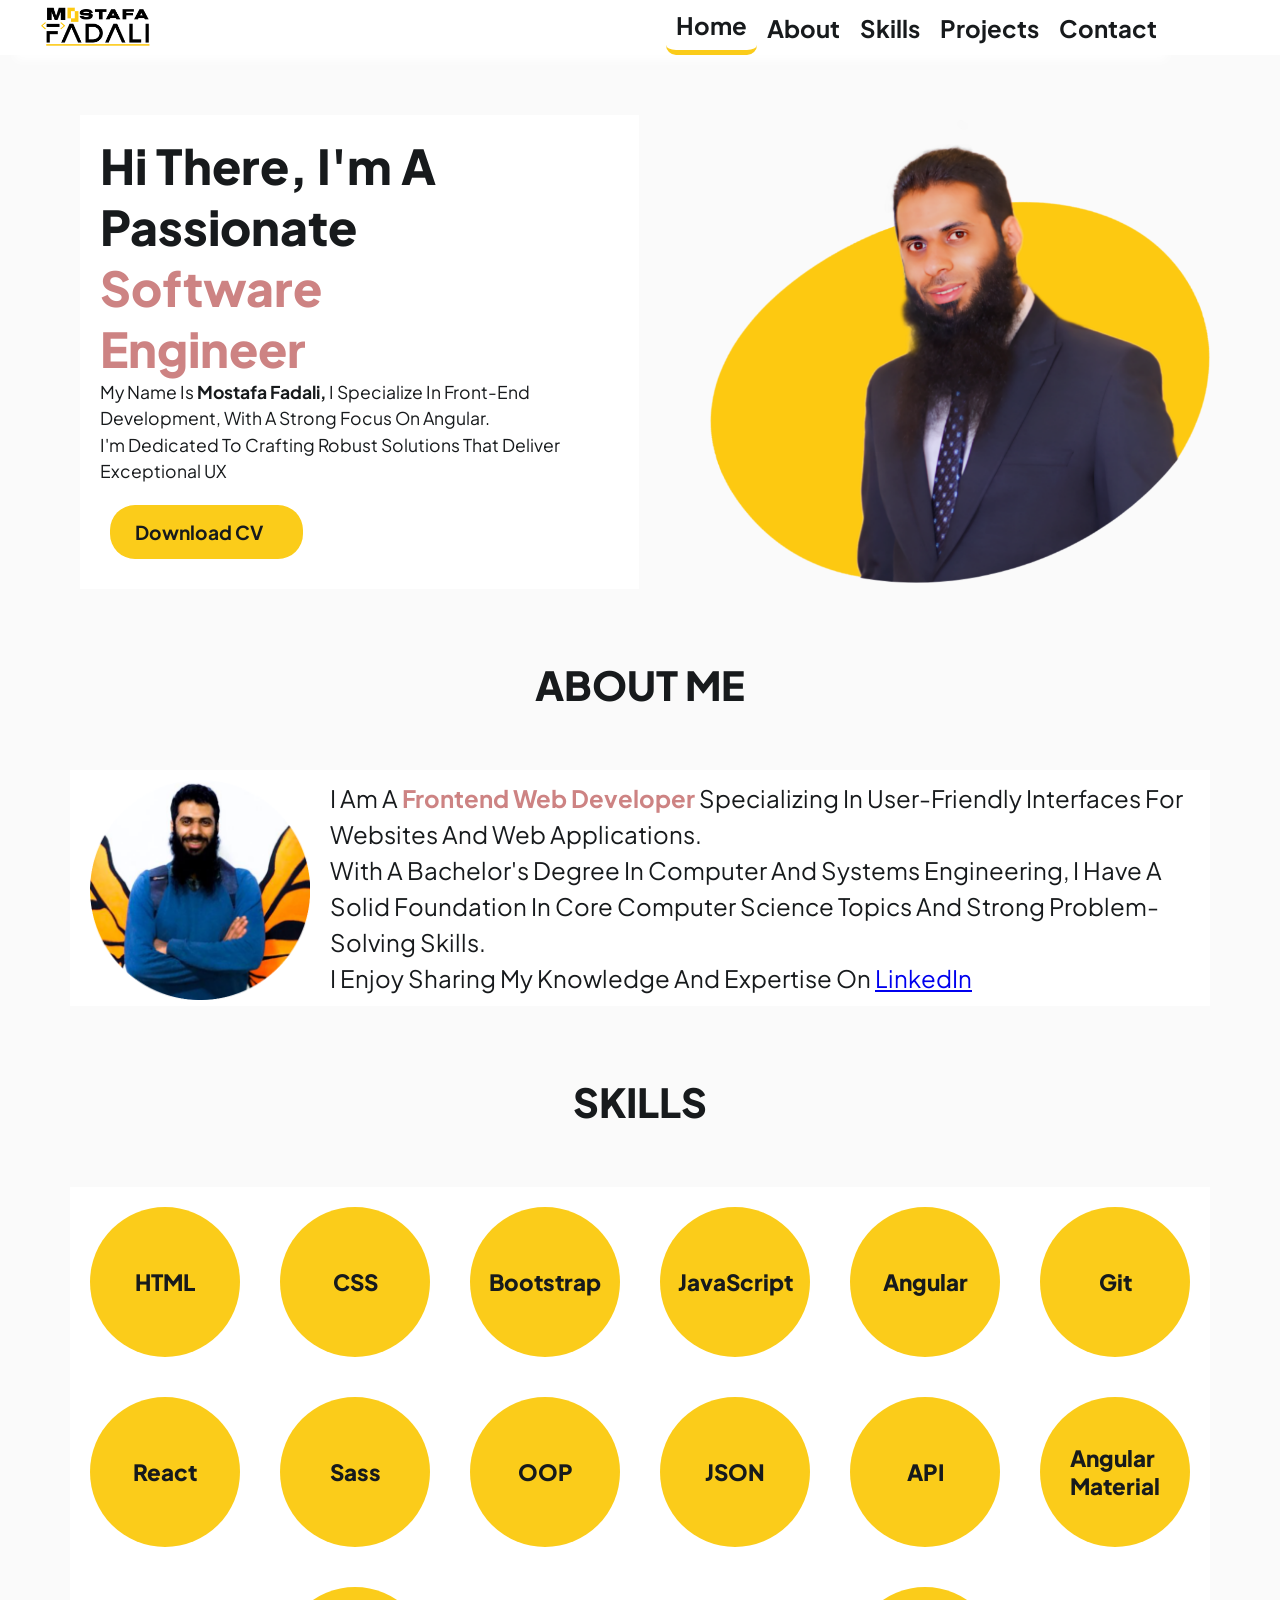
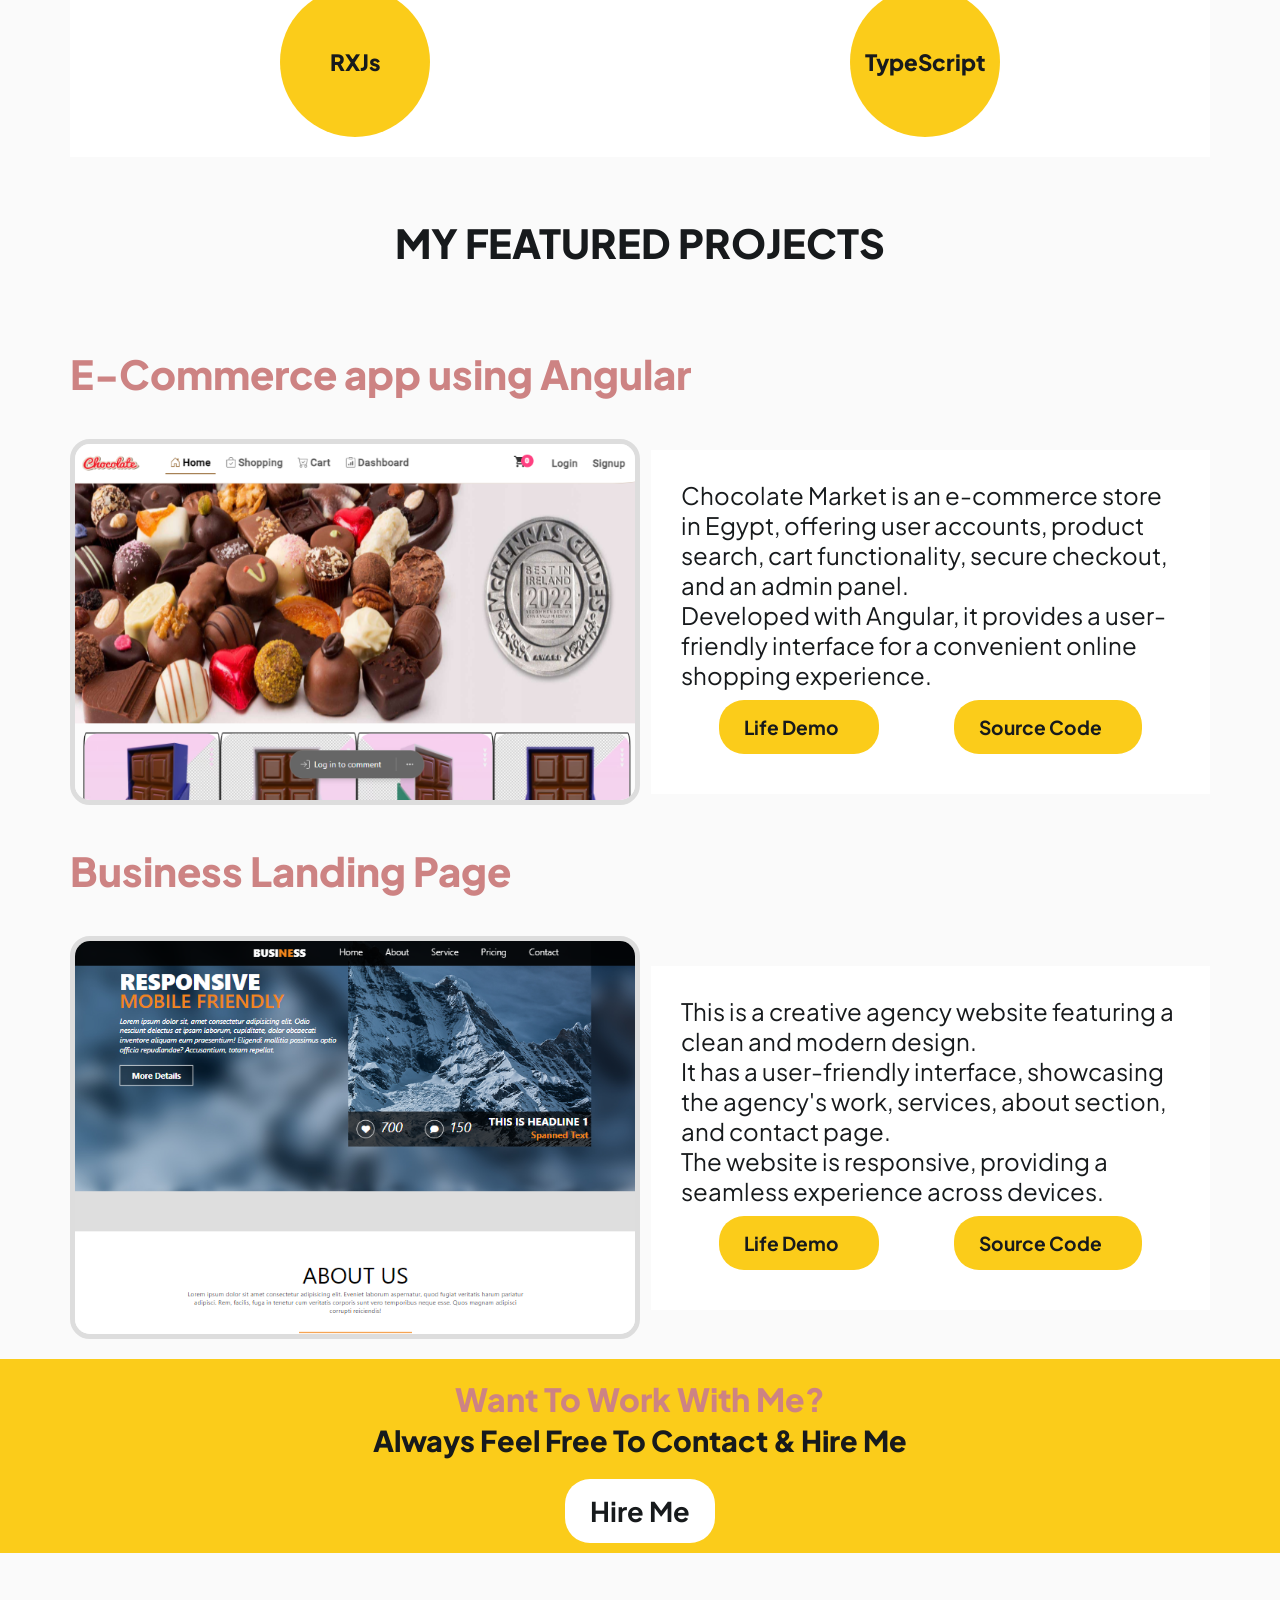
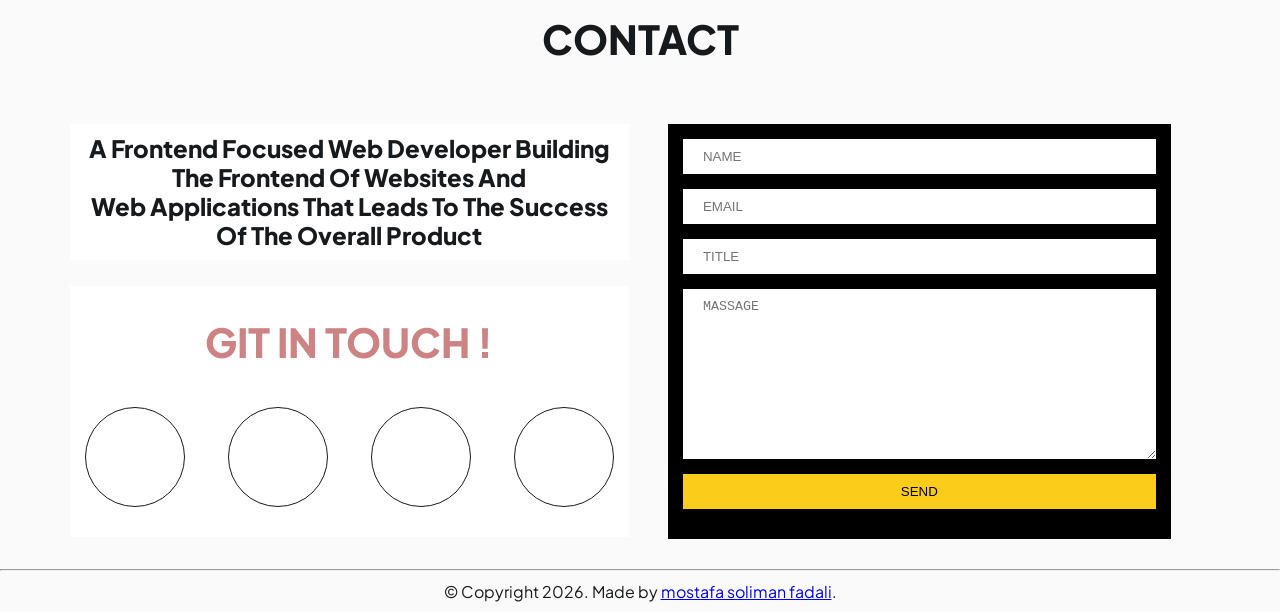
==== commit 575eea30: "add form btn but coming soon , add animation" ====
--- a/index.html
+++ b/index.html
@@ -178,12 +178,9 @@
         >
       </div>
     </section>
-    <div id="popup" class="popup">
+    <div id="popup" class="popup" onclick="closePopup()">
       <div class="popup-content">
-        <i
-          onclick="closePopup()"
-          class="close-popup fa-regular fa-circle-xmark"
-        ></i>
+        <i class="close-popup fa-regular fa-circle-xmark"></i>
 
         <h2 class="wow fadeInDown" data-wow-offset="20" data-wow-duration="2s">
           {My skills in...}
@@ -323,7 +320,7 @@
               rows="10"
               placeholder="MASSAGE"
             ></textarea>
-            <input type="submit" value="SEND" />
+            <input onclick="openpop_form()" type="submit" value="SEND" />
           </form>
         </div>
         <div id="div_sec7">
@@ -355,6 +352,13 @@
               ><i class="fa-solid fa-phone"></i
             ></a>
           </div>
+        </div>
+      </div>
+      <div id="popup_form" class="popup" onclick="closePopup()">
+        <div class="popup-content">
+          <i class="close-popup fa-regular fa-circle-xmark"></i>
+
+          <h2>Coming Soon...</h2>
         </div>
       </div>
     </section>
--- a/style/style.css
+++ b/style/style.css
@@ -75,10 +75,15 @@
   width: 100%;
   top: 0;
   z-index: 998;
+  transition: left 0.3s ease;
+  /* left: -100%; */
 
   /* margin-bottom: 100px; */
   /* top: 10px; */
   /* left: 0; */
+}
+#mainmenu.open {
+  left: 0;
 }
 #mainmenu .container {
   display: flex;
@@ -301,6 +306,14 @@
 }
 
 /*popup*/
+@keyframes fade-in {
+  from {
+    opacity: 0;
+  }
+  to {
+    opacity: 1;
+  }
+}
 .popup {
   display: none;
   position: fixed;
@@ -310,6 +323,7 @@
   width: 100%;
   height: 100%;
   background-color: rgba(0, 0, 0, 0.5);
+  animation: fade-in 0.7s forwards;
 }
 
 .popup-content {
@@ -344,6 +358,7 @@
   font-size: 24px;
   font-weight: bold;
   cursor: pointer;
+  animation: fade-in 0.3s forwards;
 }
 
 .close-popup:hover,
@@ -382,6 +397,9 @@
   display: flex;
   justify-content: center;
   flex-wrap: wrap;
+}
+#sec4 h2:first-child {
+  width: 100%;
 }
 #sec4 .container {
   display: flex;
@@ -493,6 +511,10 @@
   justify-content: center;
   align-items: center;
   flex-wrap: wrap;
+}
+
+#sec5 h2 {
+  width: 100%;
 }
 
 #sec5 .container {
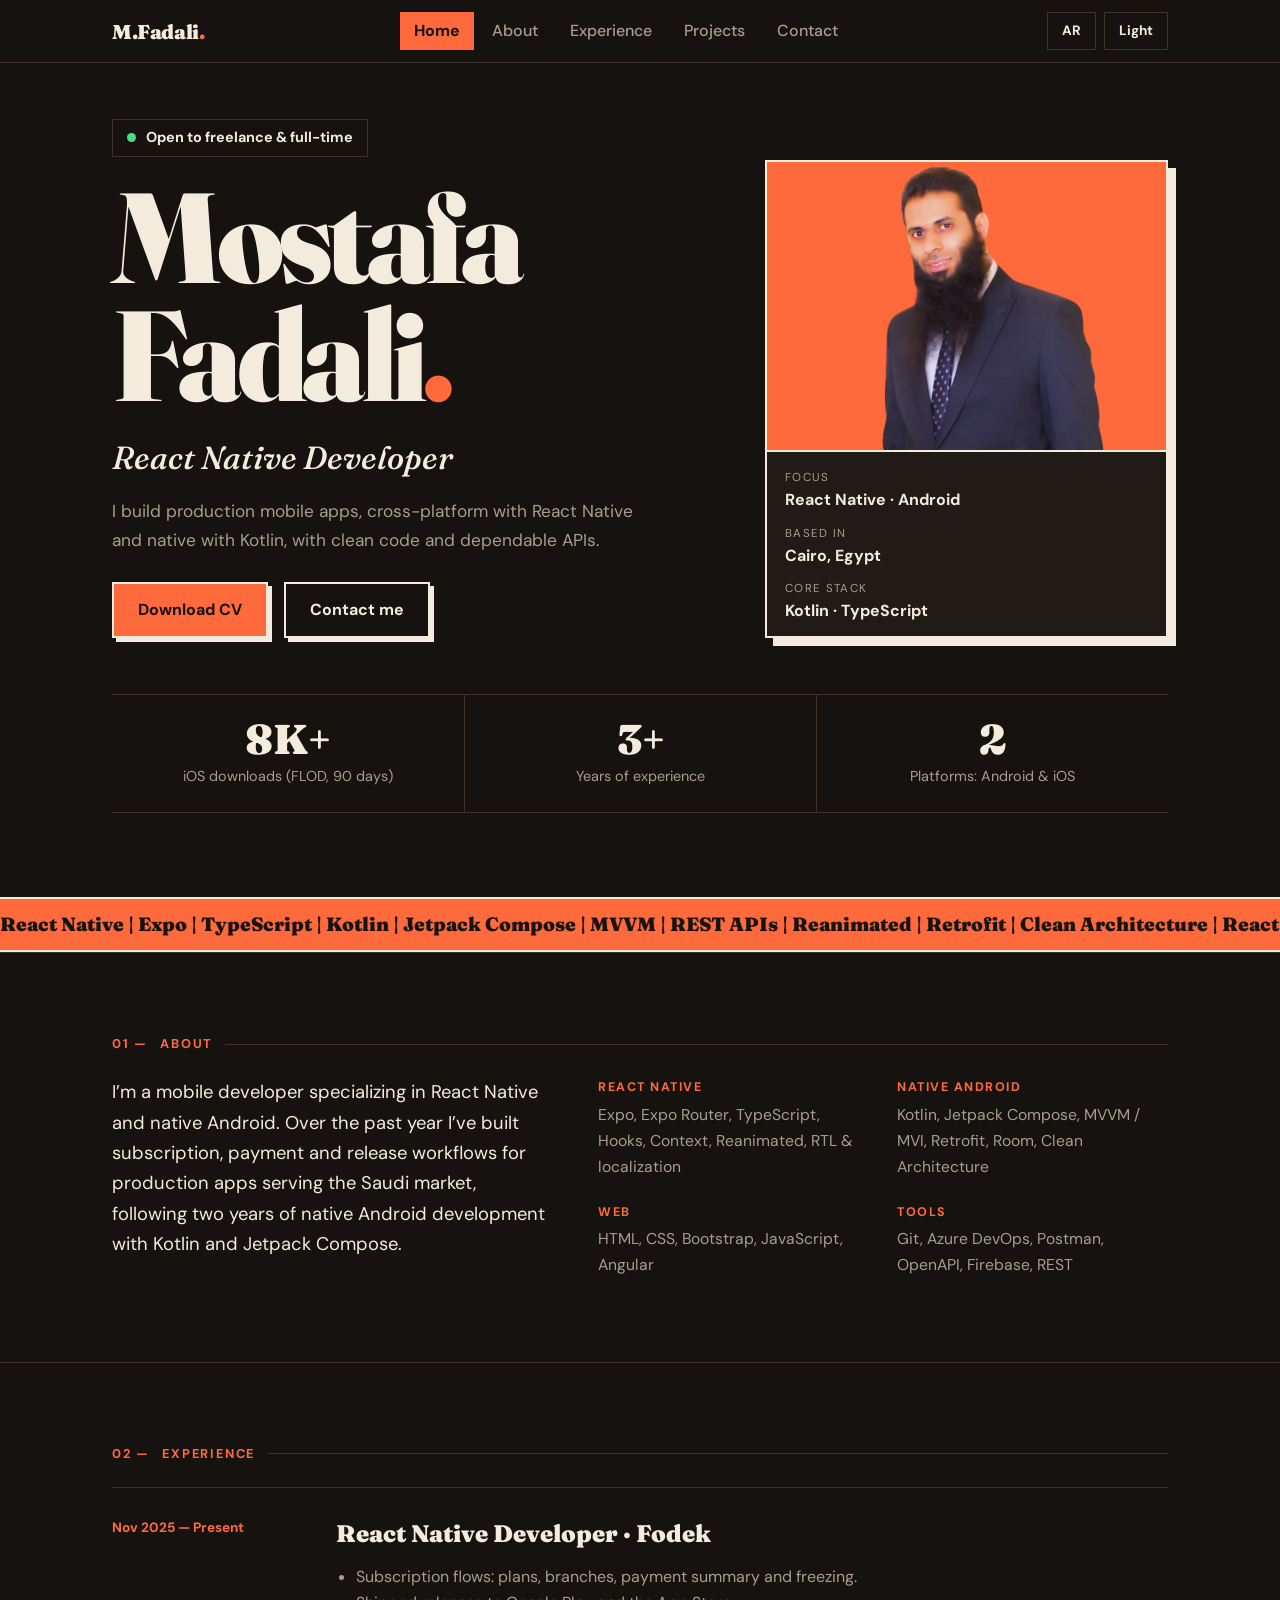
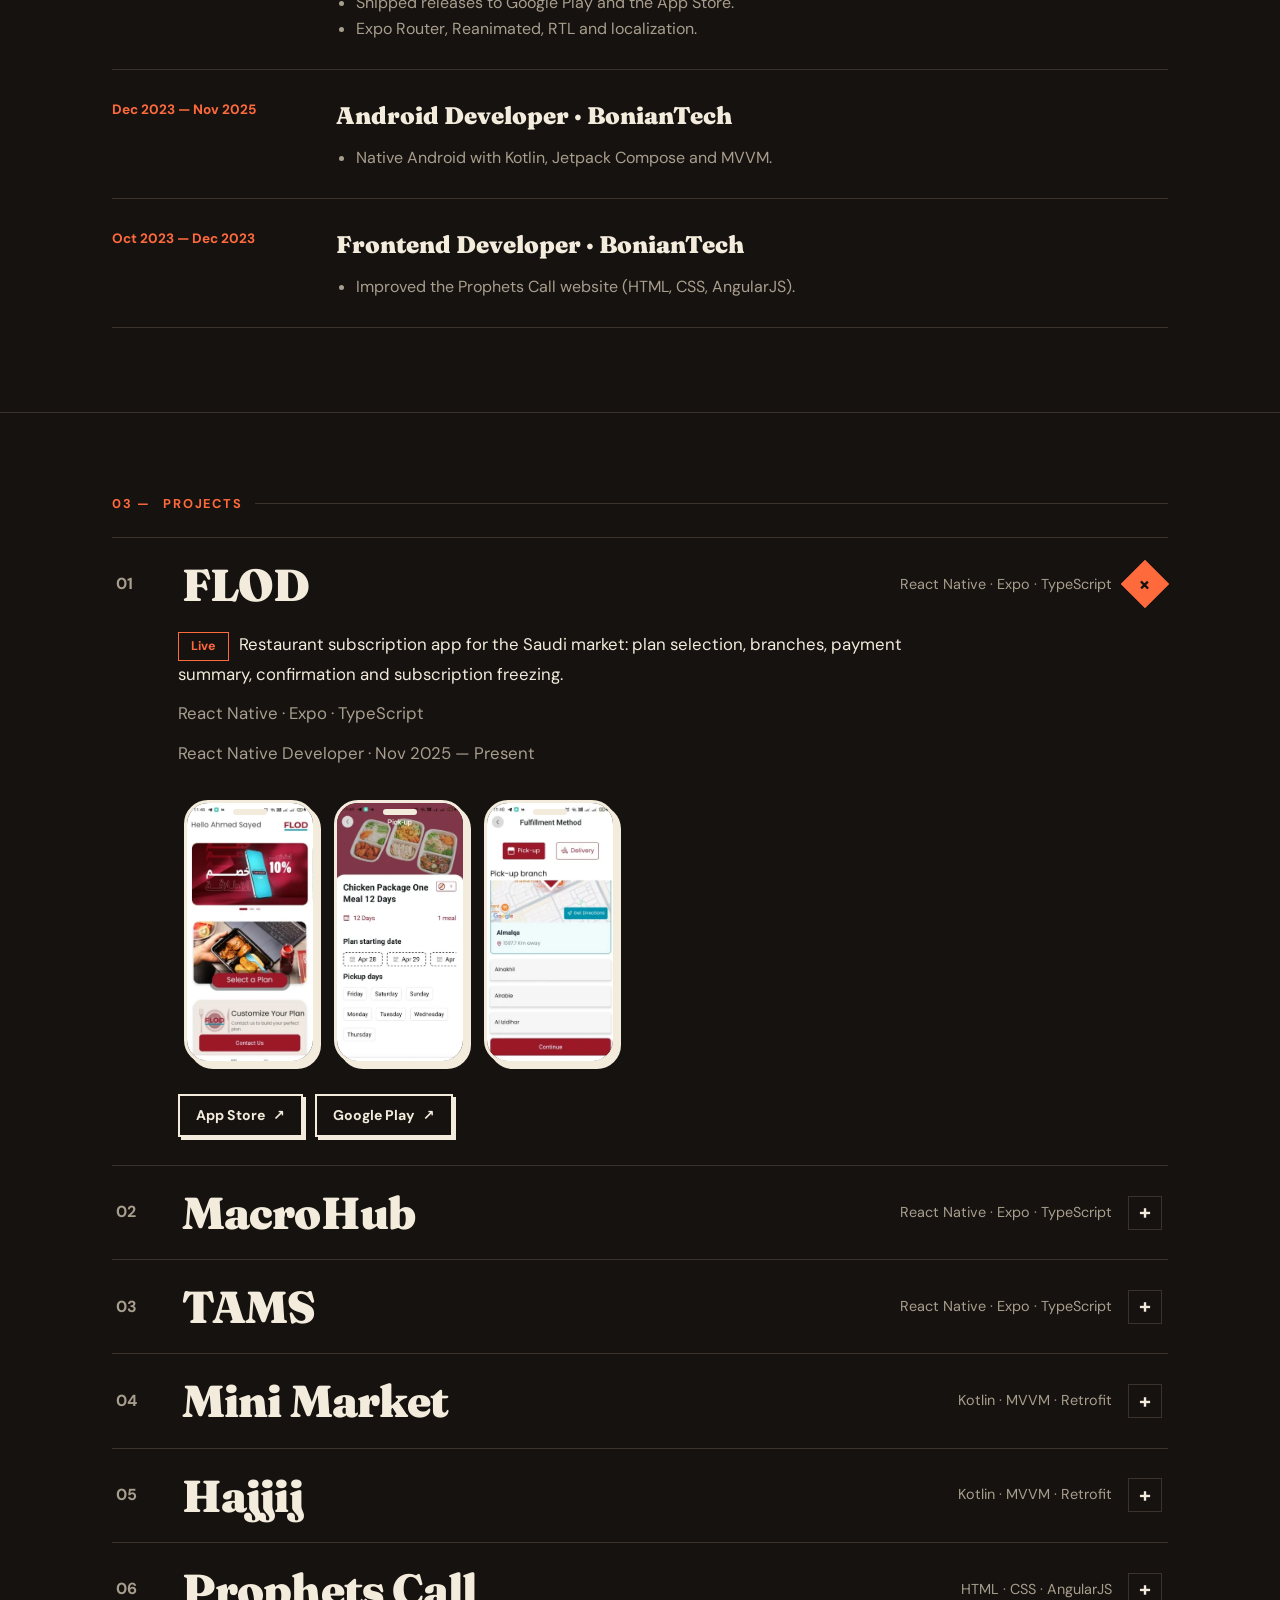
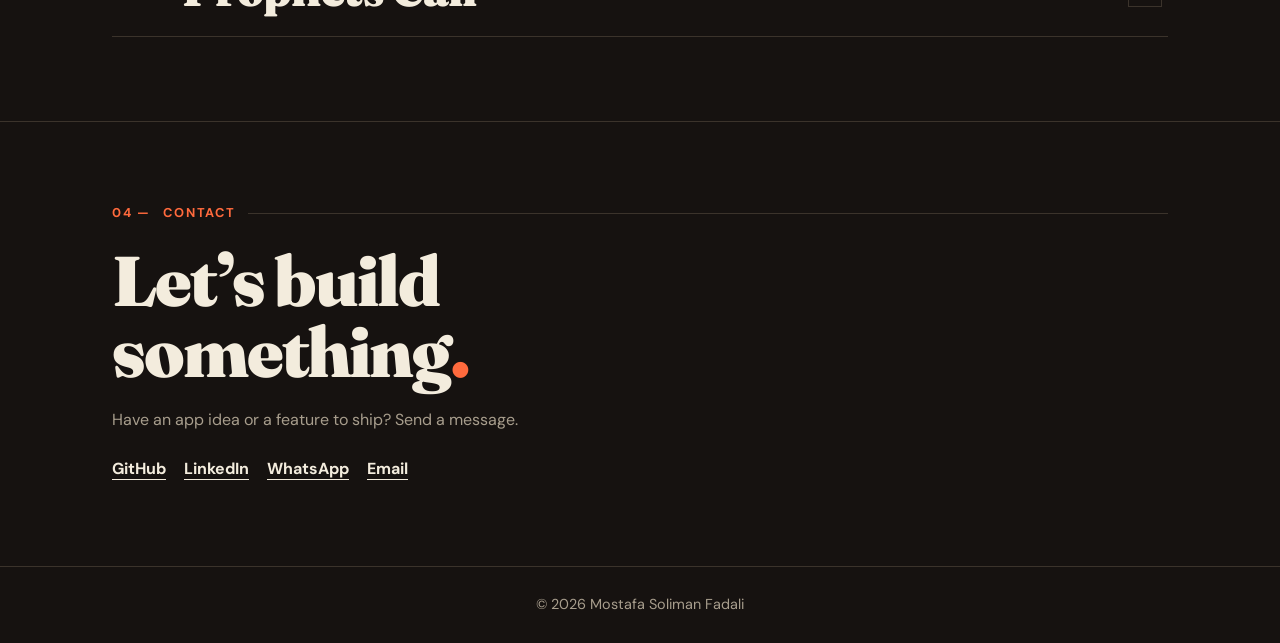
==== commit 566c9812: "feat: build portfolio website with editorial design Add responsive layout with top nav and bottom na" ====
--- a/index.html
+++ b/index.html
@@ -1,382 +1,383 @@
 <!DOCTYPE html>
-<html lang="en">
-  <head>
-    <meta charset="UTF-8" />
-    <meta name="viewport" content="width=device-width, initial-scale=1.0" />
-    <!-- displays site properly based on user's device -->
-
-    <link
-      rel="icon"
-      type="image/png"
-      sizes="32x32"
-      href="./assets/images/mostafa_fadali.png"
-    />
-    <link rel="stylesheet" href="/style/style.css" />
-    <link rel="stylesheet" href="/style/all.css" />
-    <link rel="stylesheet" href="/style/animate.css" />
-    <title>Fadali Portfolio</title>
-  </head>
-  <body>
-    <header id="mainmenu">
-      <div class="container">
-        <!-- class="wow bounceIn my_logo"
-        data-wow-duration:="3s"
-        data-wow-iteration:="3"
-        data-wow-offset="20"
-        data-wow-delay="1s" -->
-        <img
-          class="my_logo"
-          src="./assets/images/logoLight.png"
-          alt="MostafaFadali"
-        />
-        <label class="burgerMenu" for="menuControl"
-          ><i class="fas fa-bars"></i
-        ></label>
-        <input type="checkbox" id="menuControl" />
-        <!-- onclick="closeBurgerMenu()" -->
-        <nav>
-          <div class="rightheader">
-            <div class="DLmode" onclick="toggleCheckbox()">
-              <!-- <label id="frnt_awsme" class="switch">
-              <input type="checkbox" id="light_dark_mode" />
-              <span class="slider"></span>
-            </label> -->
-              <i id="frnt_awsme" class="fa-regular fa-moon"></i>
-              <label id="modes" for="light_dark_mode"></label>
-              <input type="checkbox" name="" id="light_dark_mode" hidden />
-            </div>
-            <a
-              href="https://github.com/mostafa-soliman"
-              target="_blank"
-              rel="noopener noreferrer"
-              class="giticon"
-              ><i class="fa-brands fa-github"></i
-            ></a>
-          </div>
-          <a href="#sec1" class="active" onclick="activateNavItem(this)"
-            >Home</a
-          >
-          <a href="#sec2" onclick="activateNavItem(this); closeBurgerMenu(); "
-            >About</a
-          >
-          <a href="#sec3" onclick="activateNavItem(this); closeBurgerMenu(); "
-            >Skills</a
-          >
-          <a href="#sec4" onclick="activateNavItem(this); closeBurgerMenu(); "
-            >Projects</a
-          >
-          <!-- <a href="#sec5" onclick="activateNavItem(this); closeBurgerMenu(); "
-            >Services</a
-          > -->
-          <a href="#sec5" onclick="activateNavItem(this); closeBurgerMenu(); "
-            >Contact</a
-          >
-        </nav>
-      </div>
-    </header>
-    <section id="sec1">
-      <div class="container">
-        <img
-          src="./assets/images/img2_sec1.png"
-          alt="mostafa_fadali_img"
-          class="wow slideInRight img_sec1"
-          data-wow-duration="2s"
-        />
-        <article id="arti_sec1" class="wow slideInLeft" data-wow-duration="2s">
-          <h1>
-            Hi there, I'm a <br />passionate<br />
-            <span
-              >software <br />
-              engineer</span
-            >
-          </h1>
-          <p>
-            my name is <b>Mostafa Fadali,</b> I specialize in front-end
-            development, with a strong focus on Angular. <br />I'm dedicated to
-            crafting robust solutions that deliver exceptional UX
-          </p>
-          <a
-            class="btn"
-            href="./assets/CV Mostafa Fadaly FRONT-END-DEVELOPER.pdf"
-            download
-            >Download CV<i class="fa-solid fa-arrow-down fa-bounce"></i
-          ></a>
-        </article>
-      </div>
-    </section>
-    <section id="sec2">
-      <div class="container">
-        <h2 class="wow fadeInDown" data-wow-offset="20" data-wow-duration="2s">
-          ABOUT ME
-        </h2>
-        <div class="container1">
-          <img
-            class="img_sec2"
-            src="./assets/images/img_sec2.png"
-            alt=""
-            srcset=""
-          />
-          <p>
-            I am a <b>Frontend Web Developer</b> specializing in user-friendly
-            interfaces for websites and web applications.<br />
-            With a Bachelor's degree in Computer and Systems Engineering, I have
-            a solid foundation in core computer science topics and strong
-            problem-solving skills.<br />
-            I enjoy sharing my knowledge and expertise on
-            <a href="https://www.linkedin.com/in/mostafa-soliman-fadali/"
-              >LinkedIn</a
-            >
-          </p>
-          <a href="" class="brn"></a>
-        </div>
-      </div>
-    </section>
-    <section id="sec3">
-      <h2 class="wow fadeInDown" data-wow-offset="20" data-wow-duration="2s">
-        SKILLS
-      </h2>
-      <div class="container">
-        <a href="#sec3" onclick="openPopup('myBarHTML' ,'HTML','85' )"
-          ><i class="fa-brands fa-html5"></i> HTML
-        </a>
-        <a href="#sec3" onclick="openPopup('myBarCSS','CSS','80')"
-          ><i class="fa-brands fa-css3-alt"></i> CSS</a
-        >
-        <a href="#sec3" onclick="openPopup('myBarBootstrap','Bootstrap','85')"
-          ><i class="fa-brands fa-bootstrap"></i> Bootstrap</a
-        >
-        <a
-          href="#sec3"
-          onclick="openPopup('myBarJavaScript', 'JavaScript' ,'75')"
-          ><i class="fa-brands fa-js"></i> JavaScript</a
-        >
-        <a href="#sec3" onclick="openPopup('myBarAngular', 'Angular' ,'65' )"
-          ><i class="fa-brands fa-angular"></i> Angular</a
-        >
-        <a href="#sec3" onclick="openPopup('myBarGit','Git','80')"
-          ><i class="fa-brands fa-square-git"></i> Git</a
-        >
-        <a href="#sec3" onclick="openPopup('myBarReact','React','40')"
-          ><i class="fa-brands fa-react"></i> React</a
-        >
-        <a href="#sec3" onclick="openPopup('myBarSass', 'Sass','35')"
-          ><i class="fa-brands fa-sass"></i> Sass</a
-        >
-        <a href="#sec3" onclick="openPopup('myBarOOP', 'OOP','75' )">OOP</a>
-        <a href="#sec3" onclick="openPopup('myBarJSON', 'JSON','70' )">JSON</a>
-        <a href="#sec3" onclick="openPopup('myBarAPI', 'API','70' )">API</a>
-        <a
-          href="#sec3"
-          onclick="openPopup('myBarMaterial', 'ng Material','75' )"
-          >Angular<br />Material</a
-        >
-        <a href="#sec3" onclick="openPopup('myBarRXJs', 'RXJs','70' )">RXJs</a>
-        <a
-          href="#sec3"
-          onclick="openPopup('myBarTypeScript', 'TypeScript','65' )"
-          >TypeScript</a
-        >
-      </div>
-    </section>
-    <div id="popup" class="popup" onclick="closePopup()">
-      <div class="popup-content">
-        <i class="close-popup fa-regular fa-circle-xmark"></i>
-
-        <h2 class="wow fadeInDown" data-wow-offset="20" data-wow-duration="2s">
-          {My skills in...}
-        </h2>
-        <h3 id="popupTitle"></h3>
-        <div class="progress">
-          <div
-            class="progress-bar"
-            id="popupProgressBar"
-            role="progressbar"
-            aria-valuenow="0"
-            aria-valuemin="0"
-            aria-valuemax="100"
-          ></div>
-        </div>
+<html lang="en" dir="ltr" data-theme="dark">
+
+<head>
+  <meta charset="utf-8">
+  <meta name="viewport" content="width=device-width, initial-scale=1, viewport-fit=cover">
+
+  <link rel="preload" href="webfonts/dm-sans-variable.woff2" as="font" type="font/woff2" crossorigin>
+  <link rel="preload" href="webfonts/fraunces-variable.woff2" as="font" type="font/woff2" crossorigin>
+
+  <!-- Applies theme / language before first paint so there is no flash.
+     Keep this tiny and inline — it must run before the stylesheets. -->
+  <script>
+    (function () {
+      var root = document.documentElement;
+      try {
+        var lang = localStorage.getItem("lang");
+        if (lang !== "en" && lang !== "ar") {
+          lang = (navigator.language || "en").toLowerCase().indexOf("ar") === 0 ? "ar" : "en";
+        }
+        var theme = localStorage.getItem("theme");
+        if (theme !== "dark" && theme !== "light") theme = "dark";
+
+        root.lang = lang;
+        root.dir = lang === "ar" ? "rtl" : "ltr";
+        root.dataset.theme = theme;
+
+        // Arabic pages render everything in Cairo, so preload that instead.
+        if (lang === "ar") {
+          var pre = document.createElement("link");
+          pre.rel = "preload";
+          pre.as = "font";
+          pre.type = "font/woff2";
+          pre.crossOrigin = "anonymous";
+          pre.href = "webfonts/cairo-arabic-variable.woff2";
+          document.head.appendChild(pre);
+        }
+      } catch (e) {
+        root.dataset.theme = "dark";
+      }
+    })();
+  </script>
+
+  <title>Mostafa Soliman Fadali — React Native &amp; Android Developer</title>
+  <meta name="description"
+    content="Portfolio of Mostafa Soliman Fadali, a mobile developer in Cairo building production React Native (Expo, TypeScript) apps for the Saudi market and native Android apps with Kotlin.">
+  <link rel="canonical" href="https://mostafafadali.me/">
+  <meta name="color-scheme" content="dark light">
+
+  <meta property="og:type" content="website">
+  <meta property="og:site_name" content="Mostafa Soliman Fadali">
+  <meta property="og:title" content="Mostafa Soliman Fadali — React Native &amp; Android Developer">
+  <meta property="og:description"
+    content="Portfolio of Mostafa Soliman Fadali, a mobile developer in Cairo building production React Native (Expo, TypeScript) apps for the Saudi market and native Android apps with Kotlin.">
+  <meta property="og:url" content="https://mostafafadali.me/">
+  <meta property="og:image" content="https://mostafafadali.me/assets/profile/photo.png">
+  <meta property="og:locale" content="en_US">
+  <meta property="og:locale:alternate" content="ar_AR">
+
+  <meta name="twitter:card" content="summary">
+  <meta name="twitter:title" content="Mostafa Soliman Fadali — React Native &amp; Android Developer">
+  <meta name="twitter:description"
+    content="Portfolio of Mostafa Soliman Fadali, a mobile developer in Cairo building production React Native (Expo, TypeScript) apps for the Saudi market and native Android apps with Kotlin.">
+  <meta name="twitter:image" content="https://mostafafadali.me/assets/profile/photo.png">
+
+  <link rel="icon" href="assets/logo/favicon.svg" type="image/svg+xml">
+
+  <link rel="stylesheet" href="style/base.css">
+  <link rel="stylesheet" href="style/themes.css">
+  <link rel="stylesheet" href="style/layout.css">
+  <link rel="stylesheet" href="style/components.css">
+  <link rel="stylesheet" href="style/responsive.css">
+
+  <script type="application/ld+json">
+{
+  "@context": "https://schema.org",
+  "@type": "Person",
+  "name": "Mostafa Soliman Fadali",
+  "alternateName": "مصطفى سليمان فضالي",
+  "url": "https://mostafafadali.me/",
+  "image": "https://mostafafadali.me/assets/profile/photo.png",
+  "jobTitle": "React Native Developer",
+  "description": "Mobile developer building production React Native (Expo, TypeScript) applications for the Saudi market and native Android applications with Kotlin, Jetpack Compose and MVVM.",
+  "email": "mailto:m.fadaly52@gmail.com",
+  "address": {
+    "@type": "PostalAddress",
+    "addressLocality": "Cairo",
+    "addressCountry": "EG"
+  },
+  "knowsLanguage": ["ar", "en"],
+  "sameAs": [
+    "https://github.com/mostafa-soliman",
+    "https://www.linkedin.com/in/mostafa-soliman-fadali"
+  ]
+}
+</script>
+</head>
+
+<body>
+  <a class="skip-link" href="#main" data-i="skip">Skip to content</a>
+
+  <!-- ======================================================= header ===== -->
+  <header class="hdr">
+    <div class="wrap hdr__in">
+      <a class="logo" href="#home" data-go="home" data-aria="ariaLogo">M.Fadali<i class="logo__dot"
+          aria-hidden="true">.</i></a>
+
+      <nav class="nav" aria-label="Main navigation" data-aria="ariaMainNav">
+        <a class="nav__link" href="#home" data-go="home" data-i="home">Home</a>
+        <a class="nav__link" href="#about" data-go="about" data-i="about">About</a>
+        <a class="nav__link" href="#experience" data-go="experience" data-i="experience">Experience</a>
+        <a class="nav__link" href="#projects" data-go="projects" data-i="projects">Projects</a>
+        <a class="nav__link" href="#contact" data-go="contact" data-i="contact">Contact</a>
+      </nav>
+
+      <div class="tools">
+        <button type="button" class="tool-btn" id="langBtn" data-i="langBtn" data-aria="ariaLang">AR</button>
+        <button type="button" class="tool-btn" id="themeBtn" data-aria="ariaTheme">Light</button>
       </div>
     </div>
-
-    <section id="sec4">
-      <h2 class="wow fadeInDown" data-wow-offset="20" data-wow-duration="2s">
-        MY FEATURED PROJECTS
-      </h2>
-      <div class="container">
-        <figure>
-          <h2>E-Commerce app using Angular</h2>
-
-          <img
-            class="wow slideInLeft"
-            data-wow-duration="2s"
-            src="./assets/images/markt.png"
-            alt="chocolate_market"
-            srcset=""
-          />
-          <figcaption>
-            <div class="figCont">
-              <p>
-                Chocolate Market is an e-commerce store in Egypt, offering user
-                accounts, product search, cart functionality, secure checkout,
-                and an admin panel.<br />
-                Developed with Angular, it provides a user-friendly interface
-                for a convenient online shopping experience.
-              </p>
-              <div class="btnM">
-                <a
-                  href="https://market-git-v-2-mostafa-soliman.vercel.app/"
-                  target="_blank"
-                  class="btn"
-                  >Life Demo<i
-                    class="fa-solid fa-arrow-up-right-from-square"
-                  ></i
-                ></a>
-                <a
-                  href="https://github.com/mostafa-soliman/market.git"
-                  target="_blank"
-                  class="btn"
-                  >Source Code<i
-                    class="fa-solid fa-arrow-up-right-from-square"
-                  ></i
-                ></a>
-              </div>
-            </div>
-          </figcaption>
-        </figure>
-      </div>
-      <div class="container">
-        <figure>
-          <h2>Business Landing Page</h2>
-
-          <img
-            class="wow slideInLeft"
-            data-wow-duration="2s"
-            src="./assets/images/task2.png"
-            alt="BusinessLandingPage"
-            srcset=""
-          />
-          <figcaption>
-            <div class="figCont">
-              <p>
-                This is a creative agency website featuring a clean and modern
-                design.<br />
-                It has a user-friendly interface, showcasing the agency's work,
-                services, about section, and contact page.<br />
-                The website is responsive, providing a seamless experience
-                across devices.
-              </p>
-              <div class="btnM">
-                <a
-                  href="https://task6-mostafa-soliman.vercel.app/"
-                  target="_blank"
-                  class="btn"
-                  >Life Demo<i
-                    class="fa-solid fa-arrow-up-right-from-square"
-                  ></i
-                ></a>
-                <a href="" target="_blank" class="btn"
-                  >Source Code<i
-                    class="fa-solid fa-arrow-up-right-from-square"
-                  ></i
-                ></a>
-              </div>
-            </div>
-          </figcaption>
-        </figure>
-      </div>
-    </section>
-    <div id="div_sec5">
-      <h2 class="wow fadeInDown" data-wow-offset="20" data-wow-duration="2s">
-        Want to work with me?<br /><span>
-          Always feel Free to Contact & Hire me
-        </span>
-      </h2>
-      <a href="mailto: m.fadaly52@gmail.com" class="btn_Hire">Hire Me</a>
+  </header>
+
+  <main id="main" tabindex="-1">
+
+    <!-- ========================================================== hero ===== -->
+    <section id="home" class="hero sect">
+      <div class="wrap">
+        <div class="hero__grid">
+          <div>
+            <p class="tag" data-i="avail">Open to freelance &amp; full-time</p>
+            <h1 class="hero__name" data-h="name">Mostafa<br>Fadali<em>.</em></h1>
+            <p class="role" data-i="role">React Native Developer</p>
+            <p class="lead" data-i="lead">I build production mobile apps, cross-platform with React Native and native
+              with Kotlin, with clean code and dependable APIs.</p>
+            <div class="cta">
+              <a class="btn btn--primary" id="cvLink" href="assets/cv/Mostafa_Soliman_ReactNative_CV.pdf"
+                target="_blank" rel="noopener" data-i="cv" data-aria="cvAria">Download CV</a>
+              <button type="button" class="btn" data-go="contact" data-i="talk">Contact me</button>
+            </div>
+          </div>
+
+          <aside class="idcard" data-aria="ariaProfileCard">
+            <div class="idcard__photo">
+              <img src="assets/profile/photo.webp" alt="Portrait of Mostafa Soliman Fadali" data-alt="photoAlt"
+                width="900" height="882" decoding="async">
+            </div>
+            <dl>
+              <dt data-i="d1">Focus</dt>
+              <dd>React Native · Android</dd>
+              <dt data-i="d2">Based in</dt>
+              <dd data-i="loc">Cairo, Egypt</dd>
+              <dt data-i="d3">Core stack</dt>
+              <dd>Kotlin · TypeScript</dd>
+            </dl>
+          </aside>
+        </div>
+
+        <div class="stats">
+          <div class="stats__item">
+            <b class="stats__num">8K+</b>
+            <small class="stats__label" data-i="s1">iOS downloads (FLOD, 90 days)</small>
+          </div>
+          <div class="stats__item">
+            <b class="stats__num">3+</b>
+            <small class="stats__label" data-i="s2">Years of experience</small>
+          </div>
+          <div class="stats__item">
+            <b class="stats__num">2</b>
+            <small class="stats__label" data-i="s3">Platforms: Android &amp; iOS</small>
+          </div>
+        </div>
+      </div>
+    </section>
+
+    <div class="marquee" dir="ltr" aria-hidden="true">
+      <div class="marquee__track" id="marqueeTrack"></div>
     </div>
-    <section id="sec5">
-      <h2 class="wow fadeInDown" data-wow-offset="20" data-wow-duration="2s">
-        CONTACT
-      </h2>
-      <div class="container">
-        <h3
-          class="wow slideInLeft h22sec5"
-          data-wow-offset="20"
-          data-wow-duration="2s"
-        >
-          A Frontend focused Web Developer building the Frontend of Websites
-          and<br />
-          Web Applications that leads to the success of the overall product
-        </h3>
-        <div class="contenar_sec6">
-          <form action="">
-            <input type="text" name="" id="text" placeholder="NAME" />
-            <input type="email" name="" id="email" placeholder="EMAIL" />
-            <input type="text" name="" id="title" placeholder="TITLE" />
-            <textarea
-              name="massage"
-              id=""
-              cols="30"
-              rows="10"
-              placeholder="MASSAGE"
-            ></textarea>
-            <input onclick="openpop_form()" type="submit" value="SEND" />
-          </form>
-        </div>
-        <div id="div_sec7">
-          <h2
-            class="wow fadeInDown"
-            data-wow-offset="20"
-            data-wow-duration="2s"
-          >
-            GIT IN TOUCH !
-          </h2>
-
-          <div class="container">
-            <a
-              href="https://github.com/mostafa-soliman"
-              target="_blank"
-              rel="noopener noreferrer"
-              class="giticon"
-              ><i class="fa-brands fa-github"></i
-            ></a>
-            <a
-              href="https://www.linkedin.com/in/mostafa-soliman-fadali/"
-              target="_blank"
-              ><i class="fa-brands fa-linkedin"></i
-            ></a>
-            <a href="https://wa.me/00201128356597" target="_blank"
-              ><i class="fa-brands fa-whatsapp"></i
-            ></a>
-            <a href="tel:+201128356597" target="_blank"
-              ><i class="fa-solid fa-phone"></i
-            ></a>
-          </div>
-        </div>
-      </div>
-      <div id="popup_form" class="popup" onclick="closePopup()">
-        <div class="popup-content">
-          <i class="close-popup fa-regular fa-circle-xmark"></i>
-
-          <h2>Coming Soon...</h2>
-        </div>
-      </div>
-    </section>
-
-    <hr />
-
-    <footer class="attribution">
-      &copy; Copyright <span id="currentYear"></span>. Made by
-      <a
-        href="https://www.linkedin.com/in/mostafa-soliman-fadali/"
-        target="_blank"
-        >mostafa soliman fadali</a
-      >.
-    </footer>
-    <script src="scripts/scripts.js"></script>
-    <script src="scripts/wow.min.js"></script>
-    <script>
-      new WOW().init();
-    </script>
-  </body>
-</html>
+
+    <!-- ========================================================= about ===== -->
+    <section id="about" class="sect">
+      <div class="wrap">
+        <h2 class="sect__label"><span>01 —</span><span data-i="about">About</span></h2>
+        <div class="about">
+          <p class="about__text" data-i="aboutp">I’m a mobile developer who ships. For the last year I’ve been building
+            subscription, payment and release workflows for apps serving the Saudi market, on top of two years of native
+            Android work.</p>
+          <div class="skills">
+            <div class="skills__item">
+              <h3>React Native</h3>
+              <p>Expo, Expo Router, TypeScript, Hooks, Context, Reanimated, RTL &amp; localization</p>
+            </div>
+            <div class="skills__item">
+              <h3>Native Android</h3>
+              <p>Kotlin, Jetpack Compose, MVVM / MVI, Retrofit, Room, Clean Architecture</p>
+            </div>
+            <div class="skills__item">
+              <h3>Web</h3>
+              <p>HTML, CSS, Bootstrap, JavaScript, Angular</p>
+            </div>
+            <div class="skills__item">
+              <h3>Tools</h3>
+              <p>Git, Azure DevOps, Postman, OpenAPI, Firebase, REST</p>
+            </div>
+          </div>
+        </div>
+      </div>
+    </section>
+
+    <!-- ==================================================== experience ===== -->
+    <section id="experience" class="sect">
+      <div class="wrap">
+        <h2 class="sect__label"><span>02 —</span><span data-i="experience">Experience</span></h2>
+        <div class="xlist">
+          <div class="xrow">
+            <div><small class="xrow__when">Nov 2025 — <span data-i="now">Present</span></small></div>
+            <div>
+              <h3 class="xrow__title">React Native Developer · Fodek</h3>
+              <ul>
+                <li data-i="e1">Subscription flows: plans, branches, payment summary and freezing.</li>
+                <li data-i="e2">Shipped releases to Google Play and the App Store.</li>
+                <li data-i="e3">Expo Router, Reanimated, RTL and localization.</li>
+              </ul>
+            </div>
+          </div>
+          <div class="xrow">
+            <div><small class="xrow__when">Dec 2023 — Nov 2025</small></div>
+            <div>
+              <h3 class="xrow__title">Android Developer · BonianTech</h3>
+              <ul>
+                <li data-i="e4">Native Android with Kotlin, Jetpack Compose and MVVM.</li>
+              </ul>
+            </div>
+          </div>
+          <div class="xrow">
+            <div><small class="xrow__when">Oct 2023 — Dec 2023</small></div>
+            <div>
+              <h3 class="xrow__title">Frontend Developer · BonianTech</h3>
+              <ul>
+                <li data-i="e5">Improved the Prophets Call website (HTML, CSS, AngularJS).</li>
+              </ul>
+            </div>
+          </div>
+        </div>
+      </div>
+    </section>
+
+    <!-- ====================================================== projects ===== -->
+    <section id="projects" class="sect">
+      <div class="wrap">
+        <h2 class="sect__label"><span>03 —</span><span data-i="projects">Projects</span></h2>
+        <div id="projectList"></div>
+      </div>
+    </section>
+
+    <!-- ======================================================= contact ===== -->
+    <section id="contact" class="sect">
+      <div class="wrap">
+        <h2 class="sect__label"><span>04 —</span><span data-i="contact">Contact</span></h2>
+        <div class="contact">
+          <div>
+            <h2 class="contact__big" data-h="big">Let’s build<br>something<em>.</em></h2>
+            <p class="contact__lead" data-i="touchp">Have an app idea or a feature to ship? Send a message.</p>
+            <div class="links" id="socialLinks"></div>
+          </div>
+
+          <!-- <form class="form" id="contactForm" novalidate>
+            <div class="field">
+              <label class="visually-hidden" for="cName" data-i="fName">Your name</label>
+              <input class="input" id="cName" name="name" type="text" autocomplete="name" data-ph="fName"
+                aria-describedby="errName" required>
+              <span class="field__error" id="errName" hidden></span>
+            </div>
+
+            <div class="field">
+              <label class="visually-hidden" for="cEmail" data-i="fEmail">Your email</label>
+              <input class="input" id="cEmail" name="email" type="email" autocomplete="email" data-ph="fEmail"
+                aria-describedby="errEmail" required>
+              <span class="field__error" id="errEmail" hidden></span>
+            </div>
+
+            <div class="field">
+              <label class="visually-hidden" for="cSubject" data-i="fSubject">Subject</label>
+              <input class="input" id="cSubject" name="subject" type="text" data-ph="fSubject"
+                aria-describedby="errSubject" required>
+              <span class="field__error" id="errSubject" hidden></span>
+            </div>
+
+            <div class="field">
+              <label class="visually-hidden" for="cMessage" data-i="fMessage">Message</label>
+              <textarea class="input" id="cMessage" name="message" data-ph="fMessage" aria-describedby="errMessage"
+                required></textarea>
+              <span class="field__error" id="errMessage" hidden></span>
+            </div>
+
+            <input class="honeypot" id="cHoneypot" name="website" type="text" tabindex="-1" autocomplete="off"
+              aria-hidden="true">
+
+            <div class="form-actions">
+              <button class="btn btn--primary" type="submit" id="submitBtn">
+                <span class="spinner" id="submitSpinner" hidden aria-hidden="true"></span>
+                <span id="submitLabel" data-i="send">Send message</span>
+                <span class="arr" aria-hidden="true">→</span>
+              </button>
+              <a class="btn" id="mailtoBtn" href="#" hidden data-i="mailto">Send via email app</a>
+            </div>
+
+            <p class="form-msg" id="formMsg" role="status"></p>
+          </form> -->
+        </div>
+      </div>
+    </section>
+
+  </main>
+
+  <!-- ======================================================= footer ===== -->
+  <footer class="footer">
+    <div class="footer__inner">
+      <span>© <span id="year">2026</span> Mostafa Soliman Fadali</span>
+    </div>
+  </footer>
+
+  <!-- ============================================ bottom navigation ===== -->
+  <nav class="bottom-nav" data-aria="ariaBottomNav">
+    <button type="button" class="bottom-nav__item" data-go="home">
+      <svg viewBox="0 0 24 24" aria-hidden="true" focusable="false">
+        <path d="M3 11l9-8 9 8v10a1 1 0 0 1-1 1h-5v-7H9v7H4a1 1 0 0 1-1-1z" />
+      </svg>
+      <span data-i="home">Home</span>
+    </button>
+    <button type="button" class="bottom-nav__item" data-go="about">
+      <svg viewBox="0 0 24 24" aria-hidden="true" focusable="false">
+        <circle cx="12" cy="8" r="4" />
+        <path d="M4 21c0-4 4-6 8-6s8 2 8 6" />
+      </svg>
+      <span data-i="about">About</span>
+    </button>
+    <button type="button" class="bottom-nav__item" data-go="experience">
+      <svg viewBox="0 0 24 24" aria-hidden="true" focusable="false">
+        <rect x="3" y="7" width="18" height="13" rx="2" />
+        <path d="M9 7V4h6v3" />
+      </svg>
+      <span data-i="experience">Experience</span>
+    </button>
+    <button type="button" class="bottom-nav__item" data-go="projects">
+      <svg viewBox="0 0 24 24" aria-hidden="true" focusable="false">
+        <rect x="3" y="3" width="7" height="7" rx="1" />
+        <rect x="14" y="3" width="7" height="7" rx="1" />
+        <rect x="3" y="14" width="7" height="7" rx="1" />
+        <rect x="14" y="14" width="7" height="7" rx="1" />
+      </svg>
+      <span data-i="projects">Projects</span>
+    </button>
+    <button type="button" class="bottom-nav__item" data-go="contact">
+      <svg viewBox="0 0 24 24" aria-hidden="true" focusable="false">
+        <rect x="3" y="5" width="18" height="14" rx="2" />
+        <path d="M3 7l9 6 9-6" />
+      </svg>
+      <span data-i="contact">Contact</span>
+    </button>
+  </nav>
+
+  <!-- ======================================================= lightbox ===== -->
+  <div class="lightbox" id="lightbox" hidden>
+    <div class="lightbox__backdrop" data-lb-close></div>
+    <div class="lightbox__panel" role="dialog" aria-modal="true" data-aria="lbLabel">
+      <div class="lightbox__frame">
+        <img class="lightbox__img" id="lightboxImg" src="" alt="">
+        <button type="button" class="lightbox__btn lightbox__close" id="lightboxClose" data-lb-close
+          data-aria="lbClose"><span aria-hidden="true">✕</span></button>
+        <button type="button" class="lightbox__btn lightbox__nav lightbox__nav--prev" data-lb-prev
+          data-aria="lbPrev"><span aria-hidden="true">‹</span></button>
+        <button type="button" class="lightbox__btn lightbox__nav lightbox__nav--next" data-lb-next
+          data-aria="lbNext"><span aria-hidden="true">›</span></button>
+      </div>
+      <p class="lightbox__cap" id="lightboxCap"></p>
+      <p class="lightbox__count" id="lightboxCount"></p>
+    </div>
+  </div>
+
+  <script type="module" src="scripts/main.js"></script>
+</body>
+
+</html>
--- a/style/base.css
+++ b/style/base.css
@@ -0,0 +1,274 @@
+/* ==========================================================================
+   base.css — reset, self-hosted fonts, design tokens, typography, a11y
+   Colour tokens live in themes.css (dark + light).
+   ========================================================================== */
+
+/* --------------------------------------------------------------------------
+   1. Self-hosted variable fonts (woff2, font-display: swap)
+   -------------------------------------------------------------------------- */
+@font-face {
+  font-family: "Fraunces";
+  font-style: normal;
+  font-weight: 100 900;
+  font-display: swap;
+  src: url("../webfonts/fraunces-variable.woff2") format("woff2");
+  unicode-range: U+0000-00FF, U+0131, U+0152-0153, U+02BB-02BC, U+02C6, U+02DA,
+    U+02DC, U+0304, U+0308, U+0329, U+2000-206F, U+20AC, U+2122, U+2191, U+2193,
+    U+2212, U+2215, U+FEFF, U+FFFD;
+}
+
+@font-face {
+  font-family: "Fraunces";
+  font-style: italic;
+  font-weight: 100 900;
+  font-display: swap;
+  src: url("../webfonts/fraunces-variable-italic.woff2") format("woff2");
+  unicode-range: U+0000-00FF, U+0131, U+0152-0153, U+02BB-02BC, U+02C6, U+02DA,
+    U+02DC, U+0304, U+0308, U+0329, U+2000-206F, U+20AC, U+2122, U+2191, U+2193,
+    U+2212, U+2215, U+FEFF, U+FFFD;
+}
+
+@font-face {
+  font-family: "DM Sans";
+  font-style: normal;
+  font-weight: 100 1000;
+  font-display: swap;
+  src: url("../webfonts/dm-sans-variable.woff2") format("woff2");
+  unicode-range: U+0000-00FF, U+0131, U+0152-0153, U+02BB-02BC, U+02C6, U+02DA,
+    U+02DC, U+0304, U+0308, U+0329, U+2000-206F, U+20AC, U+2122, U+2191, U+2193,
+    U+2212, U+2215, U+FEFF, U+FFFD;
+}
+
+@font-face {
+  font-family: "Cairo";
+  font-style: normal;
+  font-weight: 200 1000;
+  font-display: swap;
+  src: url("../webfonts/cairo-arabic-variable.woff2") format("woff2");
+  unicode-range: U+0600-06FF, U+0750-077F, U+0870-088E, U+0890-0891, U+0897-08E1,
+    U+08E3-08FF, U+200C-200E, U+2010-2011, U+204F, U+2E41, U+FB50-FDFF,
+    U+FE70-FE74, U+FE76-FEFC, U+102E0-102FB, U+10E60-10E7E, U+10EC2-10EC4,
+    U+10EFC-10EFF, U+1EE00-1EE03, U+1EE05-1EE1F, U+1EE21-1EE22, U+1EE24,
+    U+1EE27, U+1EE29-1EE32, U+1EE34-1EE37, U+1EE39, U+1EE3B, U+1EE42, U+1EE47,
+    U+1EE49, U+1EE4B, U+1EE4D-1EE4F, U+1EE51-1EE52, U+1EE54, U+1EE57, U+1EE59,
+    U+1EE5B, U+1EE5D, U+1EE5F, U+1EE61-1EE62, U+1EE64, U+1EE67-1EE6A,
+    U+1EE6C-1EE72, U+1EE74-1EE77, U+1EE79-1EE7C, U+1EE7E, U+1EE80-1EE89,
+    U+1EE8B-1EE9B, U+1EEA1-1EEA3, U+1EEA5-1EEA9, U+1EEAB-1EEBB, U+1EEF0-1EEF1;
+}
+
+@font-face {
+  font-family: "Cairo";
+  font-style: normal;
+  font-weight: 200 1000;
+  font-display: swap;
+  src: url("../webfonts/cairo-latin-variable.woff2") format("woff2");
+  unicode-range: U+0000-00FF, U+0131, U+0152-0153, U+02BB-02BC, U+02C6, U+02DA,
+    U+02DC, U+0304, U+0308, U+0329, U+2000-206F, U+20AC, U+2122, U+2191, U+2193,
+    U+2212, U+2215, U+FEFF, U+FFFD;
+}
+
+/* --------------------------------------------------------------------------
+   2. Design tokens (structure / typography — colours are in themes.css)
+   -------------------------------------------------------------------------- */
+:root {
+  --font-serif: "Fraunces", Georgia, "Times New Roman", serif;
+  --font-sans: "DM Sans", "Segoe UI", system-ui, -apple-system, sans-serif;
+
+  --wrap-max: 1100px;
+  --gutter: 22px;
+  --sect-y: 84px;
+  --hdr-h: 62px;
+  --scroll-pad: 84px;
+
+  --phone-w: 132px;
+  --phone-h: 264px;
+  --radius-phone: 24px;
+
+  --shadow-btn: 4px 4px 0 var(--sh);
+  --shadow-btn-sm: 3px 3px 0 var(--sh);
+  --shadow-card: 8px 8px 0 var(--sh);
+  --shadow-phone: 5px 5px 0 var(--sh);
+
+  --hairline: 1px solid var(--bd);
+  --dur: 0.12s;
+}
+
+/* Arabic switches both stacks to Cairo (headings keep the serif weight). */
+:root[lang="ar"] {
+  --font-serif: "Cairo", "Segoe UI", Tahoma, sans-serif;
+  --font-sans: "Cairo", "Segoe UI", Tahoma, sans-serif;
+}
+
+/* --------------------------------------------------------------------------
+   3. Reset
+   -------------------------------------------------------------------------- */
+*,
+*::before,
+*::after {
+  box-sizing: border-box;
+}
+
+html {
+  -webkit-text-size-adjust: 100%;
+  scroll-behavior: smooth;
+  scroll-padding-top: var(--scroll-pad);
+}
+
+body {
+  margin: 0;
+  background: var(--bg);
+  color: var(--tx);
+  font-family: var(--font-sans);
+  font-size: 1rem;
+  line-height: 1.65;
+  transition: background 0.25s, color 0.25s;
+  overflow-wrap: break-word;
+}
+
+h1,
+h2,
+h3,
+h4,
+p,
+figure,
+dl,
+dd {
+  margin: 0;
+}
+
+ul {
+  margin: 0;
+}
+
+img,
+svg {
+  display: block;
+  max-width: 100%;
+}
+
+button,
+input,
+textarea,
+select {
+  font: inherit;
+  color: inherit;
+}
+
+a {
+  color: inherit;
+}
+
+/* --------------------------------------------------------------------------
+   4. Typography
+   -------------------------------------------------------------------------- */
+h1,
+h2,
+.h-serif {
+  font-family: var(--font-serif);
+  font-weight: 900;
+  letter-spacing: -0.02em;
+}
+
+h2 {
+  font-size: clamp(2rem, 5vw, 3.2rem);
+  line-height: 1.1;
+  margin: 0 0 30px;
+}
+
+:root[lang="ar"] h2 {
+  letter-spacing: 0;
+}
+
+/* --------------------------------------------------------------------------
+   5. Accessibility helpers
+   -------------------------------------------------------------------------- */
+/* UA [hidden] loses to any author display rule — force it. */
+[hidden] {
+  display: none !important;
+}
+
+.skip-link {
+  position: absolute;
+  inset-inline-start: 12px;
+  top: -100px;
+  z-index: 100;
+  padding: 12px 20px;
+  background: var(--ac);
+  color: var(--on);
+  font-weight: 700;
+  text-decoration: none;
+  border: 2px solid var(--tx);
+  transition: top var(--dur);
+}
+
+.skip-link:focus {
+  top: 12px;
+}
+
+:where(a, button, input, textarea, [tabindex]):focus-visible {
+  outline: 3px solid var(--ac);
+  outline-offset: 3px;
+}
+
+.visually-hidden {
+  position: absolute !important;
+  width: 1px;
+  height: 1px;
+  padding: 0;
+  margin: -1px;
+  overflow: hidden;
+  clip: rect(0 0 0 0);
+  clip-path: inset(50%);
+  white-space: nowrap;
+  border: 0;
+}
+
+/* skip-link target: receive focus without drawing a ring around <main> */
+#main:focus {
+  outline: none;
+}
+
+/* scroll lock while the lightbox is open (no inline styles anywhere) */
+body.is-locked {
+  overflow: hidden;
+}
+
+::selection {
+  background: var(--ac);
+  color: var(--on);
+}
+
+/* Directional glyphs flip with the text direction. */
+:root[dir="rtl"] .arr {
+  display: inline-block;
+  transform: scaleX(-1);
+}
+
+/* --------------------------------------------------------------------------
+   6. Reduced motion
+   -------------------------------------------------------------------------- */
+@media (prefers-reduced-motion: reduce) {
+  html {
+    scroll-behavior: auto;
+  }
+
+  *,
+  *::before,
+  *::after {
+    transition-duration: 0.01ms !important;
+    animation-duration: 0.01ms !important;
+    animation-iteration-count: 1 !important;
+  }
+
+  /* park the marquee instead of letting it snap to its end frame */
+  .marquee__track {
+    animation: none !important;
+    transform: none !important;
+  }
+
+  .spinner {
+    animation: none !important;
+    border-top-color: currentColor;
+    opacity: 0.6;
+  }
+}
--- a/style/themes.css
+++ b/style/themes.css
@@ -0,0 +1,39 @@
+/* ==========================================================================
+   themes.css — colour tokens, dark (default) + light via [data-theme]
+
+   Tokens
+     --bg  page background      --tx  primary text
+     --s1  raised surface       --mu  muted text
+     --bd  borders / hairlines  --on  text drawn on top of --ac
+     --ac  accent               --sh  hard offset shadow colour
+     --ok  success message
+
+   Every foreground/background pair below is verified >= 4.5:1 (WCAG AA)
+   by tools/check-contrast.py — run it after touching any value here.
+   ========================================================================== */
+
+/* Vermilion — dark (default) */
+:root {
+  --bg: #161210;
+  --s1: #211b17;
+  --tx: #f3ecdd;
+  --mu: #a89e8d;
+  --bd: #3b332b;
+  --ac: #ff6a3d;
+  --on: #161210;
+  --sh: #f3ecdd;
+  --ok: #4ade80;
+}
+
+/* Vermilion — light */
+:root[data-theme="light"] {
+  --bg: #f2ece0;
+  --s1: #fbf8f1;
+  --tx: #1b1612;
+  --mu: #6a604f;
+  --bd: #1b1612;
+  --ac: #c33619; /* darkened from #c8381a for AA on light bg */
+  --on: #fbf8f1;
+  --sh: #1b1612;
+  --ok: #147036;
+}
--- a/style/layout.css
+++ b/style/layout.css
@@ -0,0 +1,166 @@
+/* ==========================================================================
+   layout.css — page scaffolding, header, section grids, footer
+   Uses logical properties (margin-inline / padding-inline / inset-inline)
+   so RTL needs no extra rules.
+   ========================================================================== */
+
+.wrap {
+  max-width: var(--wrap-max);
+  margin-inline: auto;
+  padding-inline: var(--gutter);
+}
+
+/* --------------------------------------------------------------------------
+   Sections
+   -------------------------------------------------------------------------- */
+.sect {
+  padding-block: var(--sect-y);
+  border-top: var(--hairline);
+}
+
+.sect__label {
+  display: flex;
+  gap: 12px;
+  align-items: center;
+  font-family: var(--font-sans);
+  font-size: 0.8rem;
+  letter-spacing: 0.14em;
+  text-transform: uppercase;
+  color: var(--ac);
+  font-weight: 700;
+  margin-bottom: 26px;
+}
+
+.sect__label::after {
+  content: "";
+  flex: 1;
+  height: 1px;
+  background: var(--bd);
+}
+
+.sect__label .sect__num {
+  font-variant-numeric: tabular-nums;
+}
+
+:root[lang="ar"] .sect__label {
+  letter-spacing: 0;
+  font-size: 0.95rem;
+}
+
+/* --------------------------------------------------------------------------
+   Header (desktop)
+   -------------------------------------------------------------------------- */
+.hdr {
+  position: sticky;
+  top: env(safe-area-inset-top, 0px);
+  z-index: 20;
+  background: var(--bg);
+  border-bottom: var(--hairline);
+}
+
+.hdr__in {
+  display: flex;
+  align-items: center;
+  justify-content: space-between;
+  gap: 16px;
+  height: var(--hdr-h);
+}
+
+.nav {
+  display: flex;
+  gap: 4px;
+}
+
+.tools {
+  display: flex;
+  gap: 8px;
+  align-items: center;
+}
+
+/* --------------------------------------------------------------------------
+   Hero
+   -------------------------------------------------------------------------- */
+.hero {
+  border-top: 0;
+  padding-top: 56px;
+}
+
+.hero__grid {
+  display: grid;
+  grid-template-columns: 1.5fr 1fr;
+  gap: 48px;
+  align-items: end;
+}
+
+/* --------------------------------------------------------------------------
+   About
+   -------------------------------------------------------------------------- */
+.about {
+  display: grid;
+  grid-template-columns: 1fr 1.3fr;
+  gap: 48px;
+}
+
+.skills {
+  display: grid;
+  grid-template-columns: 1fr 1fr;
+  gap: 22px 28px;
+}
+
+/* --------------------------------------------------------------------------
+   Experience
+   -------------------------------------------------------------------------- */
+.xlist {
+  display: block;
+}
+
+.xrow {
+  display: grid;
+  grid-template-columns: 200px 1fr;
+  gap: 24px;
+  padding-block: 26px;
+  border-top: var(--hairline);
+}
+
+.xlist .xrow:last-child {
+  border-bottom: var(--hairline);
+}
+
+/* --------------------------------------------------------------------------
+   Contact
+   -------------------------------------------------------------------------- */
+.contact {
+  display: grid;
+  grid-template-columns: 1fr 1.1fr;
+  gap: 48px;
+}
+
+/* --------------------------------------------------------------------------
+   Footer
+   -------------------------------------------------------------------------- */
+.footer {
+  border-top: var(--hairline);
+  padding: 26px var(--gutter);
+  text-align: center;
+  color: var(--mu);
+  font-size: 0.9rem;
+}
+
+.footer__inner {
+  max-width: var(--wrap-max);
+  margin-inline: auto;
+  display: flex;
+  flex-wrap: wrap;
+  gap: 8px 18px;
+  align-items: center;
+  justify-content: center;
+}
+
+.footer a {
+  font-weight: 700;
+  text-underline-offset: 4px;
+}
+
+.footer a:hover {
+  color: var(--ac);
+}
--- a/style/components.css
+++ b/style/components.css
@@ -0,0 +1,787 @@
+/* ==========================================================================
+   components.css — buttons, cards, projects, gallery, lightbox, form, nav
+   ========================================================================== */
+
+/* --------------------------------------------------------------------------
+   Logo + header controls
+   -------------------------------------------------------------------------- */
+.logo {
+  font-family: var(--font-serif);
+  font-weight: 900;
+  font-size: 1.25rem;
+  text-decoration: none;
+  letter-spacing: -0.02em;
+  white-space: nowrap;
+}
+
+.logo__dot {
+  color: var(--ac);
+  font-style: normal;
+}
+
+.nav__link {
+  padding: 6px 14px;
+  text-decoration: none;
+  font-weight: 500;
+  color: var(--mu);
+  border-radius: 0;
+}
+
+.nav__link.is-active {
+  color: var(--on);
+  background: var(--ac);
+  font-weight: 700;
+}
+
+.nav__link:not(.is-active):hover {
+  color: var(--tx);
+}
+
+.tool-btn {
+  height: 38px;
+  padding: 0 14px;
+  border: 1px solid var(--bd);
+  background: transparent;
+  color: var(--tx);
+  font-weight: 700;
+  font-size: 0.85rem;
+  cursor: pointer;
+  white-space: nowrap;
+}
+
+.tool-btn:hover {
+  border-color: var(--ac);
+  color: var(--ac);
+}
+
+/* --------------------------------------------------------------------------
+   Buttons
+   -------------------------------------------------------------------------- */
+.btn {
+  display: inline-flex;
+  align-items: center;
+  gap: 8px;
+  padding: 13px 24px;
+  border: 2px solid var(--tx);
+  background: var(--bg);
+  color: var(--tx);
+  font-weight: 700;
+  font-size: 1rem;
+  cursor: pointer;
+  text-decoration: none;
+  box-shadow: var(--shadow-btn);
+  transition: transform var(--dur), box-shadow var(--dur);
+}
+
+.btn:hover {
+  transform: translate(2px, 2px);
+  box-shadow: 2px 2px 0 var(--sh);
+}
+
+.btn:active {
+  transform: translate(4px, 4px);
+  box-shadow: 0 0 0 var(--sh);
+}
+
+.btn--primary {
+  background: var(--ac);
+  color: var(--on);
+  border-color: var(--tx);
+}
+
+.btn--sm {
+  padding: 8px 16px;
+  font-size: 0.88rem;
+  box-shadow: var(--shadow-btn-sm);
+}
+
+.btn--sm:hover {
+  box-shadow: 1px 1px 0 var(--sh);
+}
+
+.btn[disabled] {
+  opacity: 0.55;
+  cursor: not-allowed;
+  transform: none;
+  box-shadow: var(--shadow-btn);
+}
+
+.arr {
+  font-weight: 700;
+}
+
+/* --------------------------------------------------------------------------
+   Hero
+   -------------------------------------------------------------------------- */
+.tag {
+  display: inline-flex;
+  align-items: center;
+  gap: 10px;
+  font-weight: 700;
+  font-size: 0.9rem;
+  border: 1px solid var(--bd);
+  padding: 6px 14px;
+  margin-bottom: 22px;
+}
+
+.tag::before {
+  content: "";
+  width: 9px;
+  height: 9px;
+  border-radius: 50%;
+  background: var(--ok);
+  flex: none;
+}
+
+.hero__name {
+  font-family: var(--font-serif);
+  font-size: clamp(3.4rem, 11vw, 8rem);
+  line-height: 0.92;
+  margin: 0;
+  font-weight: 900;
+  letter-spacing: -0.04em;
+}
+
+:root[lang="ar"] .hero__name {
+  line-height: 1.15;
+  letter-spacing: 0;
+}
+
+.hero__name em {
+  color: var(--ac);
+  font-style: normal;
+}
+
+.role {
+  font-family: var(--font-serif);
+  font-style: italic;
+  font-size: clamp(1.4rem, 3vw, 2rem);
+  margin: 18px 0 12px;
+  font-weight: 500;
+}
+
+:root[lang="ar"] .role {
+  font-style: normal;
+  font-weight: 700;
+}
+
+.lead {
+  color: var(--mu);
+  max-width: 540px;
+  font-size: 1.08rem;
+}
+
+.cta {
+  display: flex;
+  gap: 16px;
+  flex-wrap: wrap;
+  margin-top: 28px;
+}
+
+/* Identity card */
+.idcard {
+  border: 2px solid var(--tx);
+  background: var(--s1);
+  box-shadow: var(--shadow-card);
+}
+
+.idcard__photo {
+  position: relative;
+  display: grid;
+  place-items: end center;
+  height: 290px;
+  overflow: hidden;
+  background: var(--ac);
+  border-bottom: 2px solid var(--tx);
+}
+
+.idcard__photo img {
+  width: 100%;
+  height: 100%;
+  object-fit: contain;
+  object-position: center bottom;
+}
+
+.idcard dl {
+  margin: 0;
+  padding: 6px 18px 12px;
+}
+
+.idcard dt {
+  font-size: 0.72rem;
+  letter-spacing: 0.12em;
+  text-transform: uppercase;
+  color: var(--mu);
+  margin-top: 10px;
+}
+
+.idcard dd {
+  margin: 0;
+  font-weight: 700;
+}
+
+:root[lang="ar"] .idcard dt {
+  letter-spacing: 0;
+  font-size: 0.82rem;
+}
+
+/* Stats */
+.stats {
+  display: grid;
+  grid-template-columns: repeat(3, 1fr);
+  margin-top: 56px;
+  border-block: 1px solid var(--bd);
+}
+
+.stats__item {
+  padding: 22px 10px;
+  text-align: center;
+}
+
+.stats__item + .stats__item {
+  border-inline-start: 1px solid var(--bd);
+}
+
+.stats__num {
+  display: block;
+  font-family: var(--font-serif);
+  font-size: clamp(1.6rem, 4vw, 2.6rem);
+  font-weight: 900;
+  line-height: 1.1;
+}
+
+.stats__label {
+  color: var(--mu);
+  font-size: 0.9rem;
+}
+
+/* Marquee */
+.marquee {
+  overflow: hidden;
+  background: var(--ac);
+  color: var(--on);
+  border-block: 2px solid var(--tx);
+  font-family: var(--font-serif);
+  font-weight: 900;
+  font-size: 1.2rem;
+  white-space: nowrap;
+}
+
+.marquee__track {
+  display: inline-block;
+  padding: 10px 0;
+  animation: marquee-scroll 32s linear infinite;
+  will-change: transform;
+}
+
+@keyframes marquee-scroll {
+  to {
+    transform: translateX(-50%);
+  }
+}
+
+/* --------------------------------------------------------------------------
+   About / skills
+   -------------------------------------------------------------------------- */
+.about__text {
+  font-size: 1.15rem;
+}
+
+.skills__item h3 {
+  margin: 0 0 4px;
+  font-size: 0.78rem;
+  letter-spacing: 0.12em;
+  text-transform: uppercase;
+  color: var(--ac);
+}
+
+:root[lang="ar"] .skills__item h3 {
+  letter-spacing: 0;
+  font-size: 0.95rem;
+}
+
+.skills__item p {
+  margin: 0;
+  font-size: 0.98rem;
+  color: var(--mu);
+}
+
+/* --------------------------------------------------------------------------
+   Experience
+   -------------------------------------------------------------------------- */
+.xrow__when {
+  color: var(--ac);
+  font-weight: 700;
+  font-size: 0.85rem;
+}
+
+.xrow__title {
+  margin: 0;
+  font-family: var(--font-serif);
+  font-size: 1.5rem;
+  font-weight: 900;
+}
+
+.xrow ul {
+  margin: 10px 0 0;
+  padding-inline-start: 20px;
+  color: var(--mu);
+}
+
+/* --------------------------------------------------------------------------
+   Projects accordion
+   -------------------------------------------------------------------------- */
+.project {
+  border-top: var(--hairline);
+}
+
+.project:last-child {
+  border-bottom: var(--hairline);
+}
+
+.project__heading {
+  margin: 0;
+  font-size: 1rem;
+  font-weight: 400;
+}
+
+.project__head {
+  width: 100%;
+  display: grid;
+  grid-template-columns: 50px 1fr auto 36px;
+  gap: 16px;
+  align-items: center;
+  padding: 22px 4px;
+  background: none;
+  border: 0;
+  color: var(--tx);
+  font: inherit;
+  text-align: start;
+  cursor: pointer;
+}
+
+.project__num {
+  color: var(--mu);
+  font-weight: 700;
+  font-variant-numeric: tabular-nums;
+}
+
+.project__title {
+  font-family: var(--font-serif);
+  font-weight: 900;
+  font-size: clamp(1.6rem, 4.5vw, 2.8rem);
+  line-height: 1.1;
+  letter-spacing: -0.02em;
+}
+
+.project__tech {
+  color: var(--mu);
+  font-size: 0.9rem;
+}
+
+.project__toggle {
+  width: 34px;
+  height: 34px;
+  border: 1px solid var(--bd);
+  display: grid;
+  place-items: center;
+  font-size: 1.3rem;
+  font-weight: 700;
+  line-height: 1;
+  transition: transform 0.15s, background 0.15s, color 0.15s;
+}
+
+.project__head:hover .project__title {
+  color: var(--ac);
+}
+
+.project.is-open .project__toggle {
+  background: var(--ac);
+  color: var(--on);
+  border-color: var(--ac);
+  transform: rotate(45deg);
+}
+
+.project__body {
+  display: none;
+  max-width: 820px;
+  padding-block-end: 28px;
+  padding-inline-start: 66px;
+  padding-inline-end: 4px;
+}
+
+.project.is-open .project__body {
+  display: block;
+}
+
+.project__body > p {
+  margin: 0 0 12px;
+  font-size: 1.05rem;
+}
+
+.badge {
+  display: inline-block;
+  font-size: 0.78rem;
+  font-weight: 700;
+  padding: 3px 12px;
+  border: 1px solid var(--ac);
+  color: var(--ac);
+  margin-inline-end: 10px;
+}
+
+.project__meta {
+  color: var(--mu);
+  font-size: 0.9rem;
+  margin-bottom: 12px;
+}
+
+.project__links {
+  display: flex;
+  gap: 12px;
+  flex-wrap: wrap;
+  margin-top: 14px;
+}
+
+/* --------------------------------------------------------------------------
+   Screenshots gallery (device frames)
+   -------------------------------------------------------------------------- */
+.shots {
+  display: flex;
+  gap: 18px;
+  overflow-x: auto;
+  padding: 20px 6px 16px;
+  margin-top: 6px;
+  scroll-snap-type: x mandatory;
+  scrollbar-width: thin;
+}
+
+.shot {
+  flex: 0 0 auto;
+  scroll-snap-align: start;
+  padding: 0;
+  border: 0;
+  background: none;
+  cursor: zoom-in;
+}
+
+.phone {
+  position: relative;
+  display: block;
+  width: var(--phone-w);
+  height: var(--phone-h);
+  border: 3px solid var(--tx);
+  border-radius: var(--radius-phone);
+  background: var(--s1);
+  overflow: hidden;
+  box-shadow: var(--shadow-phone);
+}
+
+/* speaker notch drawn on top of the screen */
+.phone::before {
+  content: "";
+  position: absolute;
+  top: 6px;
+  left: 50%;
+  translate: -50% 0;
+  width: 34px;
+  height: 6px;
+  border-radius: 6px;
+  background: var(--tx);
+  z-index: 1;
+}
+
+.phone img {
+  width: 100%;
+  height: 100%;
+  object-fit: cover;
+  object-position: center top;
+}
+
+.shots--blur .phone {
+  filter: blur(5px);
+}
+
+.shots-note {
+  display: block;
+  color: var(--mu);
+  font-size: 0.85rem;
+  margin-top: 2px;
+}
+
+/* --------------------------------------------------------------------------
+   Lightbox
+   -------------------------------------------------------------------------- */
+.lightbox {
+  position: fixed;
+  inset: 0;
+  z-index: 60;
+  display: grid;
+  place-items: center;
+  padding: 24px 16px;
+}
+
+.lightbox[hidden] {
+  display: none;
+}
+
+.lightbox__backdrop {
+  position: absolute;
+  inset: 0;
+  background: rgba(0, 0, 0, 0.85);
+}
+
+.lightbox__panel {
+  position: relative;
+  z-index: 1;
+  width: min(92vw, 460px);
+  text-align: center;
+}
+
+.lightbox__frame {
+  position: relative;
+}
+
+.lightbox__img {
+  width: 100%;
+  max-height: 74vh;
+  object-fit: contain;
+  border: 3px solid var(--tx);
+  border-radius: var(--radius-phone);
+  background: var(--s1);
+  box-shadow: var(--shadow-card);
+}
+
+.lightbox.is-blurred .lightbox__img {
+  filter: blur(8px);
+}
+
+.lightbox__cap {
+  margin-top: 14px;
+  font-weight: 700;
+  font-size: 0.95rem;
+}
+
+.lightbox__count {
+  margin-top: 4px;
+  color: var(--mu);
+  font-size: 0.85rem;
+}
+
+.lightbox__btn {
+  position: absolute;
+  display: grid;
+  place-items: center;
+  width: 44px;
+  height: 44px;
+  border: 2px solid var(--tx);
+  background: var(--bg);
+  color: var(--tx);
+  font-size: 1.4rem;
+  line-height: 1;
+  cursor: pointer;
+  box-shadow: var(--shadow-btn-sm);
+  z-index: 2;
+}
+
+.lightbox__close {
+  top: 12px;
+  inset-inline-end: 12px;
+}
+
+.lightbox__nav {
+  top: 50%;
+  translate: 0 -50%;
+}
+
+.lightbox__nav--prev {
+  inset-inline-start: 12px;
+}
+
+.lightbox__nav--next {
+  inset-inline-end: 12px;
+}
+
+.lightbox__btn:hover {
+  background: var(--ac);
+  color: var(--on);
+  border-color: var(--ac);
+}
+
+/* --------------------------------------------------------------------------
+   Contact
+   -------------------------------------------------------------------------- */
+.contact__big {
+  font-family: var(--font-serif);
+  font-weight: 900;
+  font-size: clamp(2.4rem, 6vw, 4.4rem);
+  line-height: 1;
+  letter-spacing: -0.03em;
+  margin: 0 0 20px;
+}
+
+.contact__big em {
+  color: var(--ac);
+  font-style: normal;
+}
+
+.contact__lead {
+  color: var(--mu);
+}
+
+.links {
+  display: flex;
+  gap: 18px;
+  flex-wrap: wrap;
+  margin-top: 22px;
+}
+
+.links a {
+  font-weight: 700;
+  text-underline-offset: 5px;
+}
+
+.links a:hover {
+  color: var(--ac);
+}
+
+.form {
+  display: grid;
+  gap: 18px;
+}
+
+.field {
+  display: grid;
+  gap: 4px;
+}
+
+.input {
+  width: 100%;
+  padding: 12px 2px;
+  border: 0;
+  border-bottom: 2px solid var(--bd);
+  background: transparent;
+  color: var(--tx);
+  font-size: 1.05rem;
+  border-radius: 0;
+}
+
+.input::placeholder {
+  color: var(--mu);
+  opacity: 0.85;
+}
+
+.input:focus {
+  border-color: var(--ac);
+}
+
+.input[aria-invalid="true"] {
+  border-color: var(--ac);
+}
+
+textarea.input {
+  min-height: 120px;
+  resize: vertical;
+}
+
+.field__error {
+  color: var(--ac);
+  font-size: 0.85rem;
+  font-weight: 700;
+  min-height: 1.1em;
+}
+
+/* Off-screen without negative offsets: in RTL a -9999px left would extend
+   the scrollable area by ~10000px. Keep it 1px and clipped instead. */
+.honeypot {
+  position: absolute;
+  top: 0;
+  width: 1px;
+  height: 1px;
+  padding: 0;
+  margin: -1px;
+  overflow: hidden;
+  clip: rect(0 0 0 0);
+  clip-path: inset(50%);
+  opacity: 0;
+  pointer-events: none;
+}
+
+.form-actions {
+  display: flex;
+  gap: 14px;
+  flex-wrap: wrap;
+  align-items: center;
+}
+
+.form-msg {
+  min-height: 24px;
+  margin: 0;
+  font-weight: 700;
+}
+
+.form-msg.is-ok {
+  color: var(--ok);
+}
+
+.form-msg.is-error {
+  color: var(--ac);
+}
+
+.form-note {
+  color: var(--mu);
+  font-size: 0.85rem;
+}
+
+.spinner {
+  display: inline-block;
+  width: 14px;
+  height: 14px;
+  border: 2px solid currentColor;
+  border-top-color: transparent;
+  border-radius: 50%;
+  animation: spin 0.7s linear infinite;
+}
+
+@keyframes spin {
+  to {
+    transform: rotate(360deg);
+  }
+}
+
+/* --------------------------------------------------------------------------
+   Bottom navigation (shown < 1024px, see responsive.css)
+   -------------------------------------------------------------------------- */
+.bottom-nav {
+  display: none;
+}
+
+.bottom-nav__item {
+  flex: 1;
+  display: flex;
+  flex-direction: column;
+  align-items: center;
+  gap: 2px;
+  padding: 6px 2px;
+  min-height: 46px;
+  border: 0;
+  background: none;
+  color: var(--mu);
+  font-weight: 700;
+  font-size: 0.72rem;
+  cursor: pointer;
+}
+
+.bottom-nav__item svg {
+  width: 22px;
+  height: 22px;
+  stroke: currentColor;
+  fill: none;
+  stroke-width: 2;
+  stroke-linecap: round;
+  stroke-linejoin: round;
+}
+
+.bottom-nav__item.is-active {
+  background: var(--ac);
+  color: var(--on);
+}
--- a/style/responsive.css
+++ b/style/responsive.css
@@ -0,0 +1,165 @@
+/* ==========================================================================
+   responsive.css — mobile-first breakpoints (360px -> 1920px)
+   Desktop >= 1024px uses the sticky header nav; below that a fixed
+   bottom navigation bar takes over.
+   ========================================================================== */
+
+/* --------------------------------------------------------------------------
+   <= 1023px : bottom navigation bar replaces the header links
+   -------------------------------------------------------------------------- */
+@media (max-width: 1023px) {
+  body {
+    padding-bottom: 86px;
+  }
+
+  .nav {
+    display: none;
+  }
+
+  .bottom-nav {
+    display: flex;
+    position: fixed;
+    inset: auto 0 0 0;
+    z-index: 30;
+    background: var(--bg);
+    border-top: 2px solid var(--tx);
+    gap: 6px;
+    padding: 8px 8px calc(8px + env(safe-area-inset-bottom, 0px));
+  }
+}
+
+/* --------------------------------------------------------------------------
+   <= 820px : every multi-column grid collapses to one column
+   -------------------------------------------------------------------------- */
+@media (max-width: 820px) {
+  :root {
+    --sect-y: 56px;
+    --scroll-pad: 74px;
+  }
+
+  .hero__grid,
+  .about,
+  .contact {
+    grid-template-columns: 1fr;
+    gap: 32px;
+  }
+
+  .idcard {
+    max-width: 340px;
+  }
+
+  .skills {
+    grid-template-columns: 1fr;
+  }
+
+  .xrow {
+    grid-template-columns: 1fr;
+    gap: 6px;
+  }
+
+  .project__head {
+    grid-template-columns: 34px 1fr 34px;
+  }
+
+  .project__tech {
+    display: none;
+  }
+
+  .project__body {
+    padding-block-end: 24px;
+    padding-inline-start: 50px;
+    padding-inline-end: 4px;
+  }
+
+  .stats {
+    margin-top: 36px;
+  }
+
+  .stats__item {
+    padding: 18px 6px;
+  }
+
+  .stats__label {
+    font-size: 0.8rem;
+  }
+}
+
+/* --------------------------------------------------------------------------
+   <= 640px : compact header controls, tighter hero
+   -------------------------------------------------------------------------- */
+@media (max-width: 640px) {
+  :root {
+    --gutter: 16px;
+  }
+
+  .logo {
+    font-size: 1.05rem;
+  }
+
+  .hdr__in {
+    gap: 8px;
+  }
+
+  .tools {
+    gap: 6px;
+  }
+
+  .tool-btn {
+    height: 34px;
+    padding: 0 10px;
+    font-size: 0.78rem;
+  }
+
+  .hero {
+    padding-top: 36px;
+  }
+
+  .cta {
+    gap: 12px;
+  }
+
+  .cta .btn {
+    flex: 1 1 auto;
+    justify-content: center;
+  }
+
+  .contact__big {
+    font-size: clamp(2rem, 9vw, 3rem);
+  }
+
+  .footer {
+    font-size: 0.82rem;
+  }
+}
+
+/* --------------------------------------------------------------------------
+   <= 400px : smallest supported viewport (360px)
+   -------------------------------------------------------------------------- */
+@media (max-width: 400px) {
+  .logo {
+    font-size: 0.98rem;
+  }
+
+  .tool-btn {
+    padding: 0 8px;
+    font-size: 0.74rem;
+  }
+
+  .bottom-nav__item {
+    font-size: 0.66rem;
+    padding: 6px 0;
+  }
+
+  .stats__label {
+    font-size: 0.72rem;
+  }
+}
+
+/* --------------------------------------------------------------------------
+   >= 1600px : keep the editorial measure from stretching too far
+   -------------------------------------------------------------------------- */
+@media (min-width: 1600px) {
+  :root {
+    --sect-y: 104px;
+  }
+}
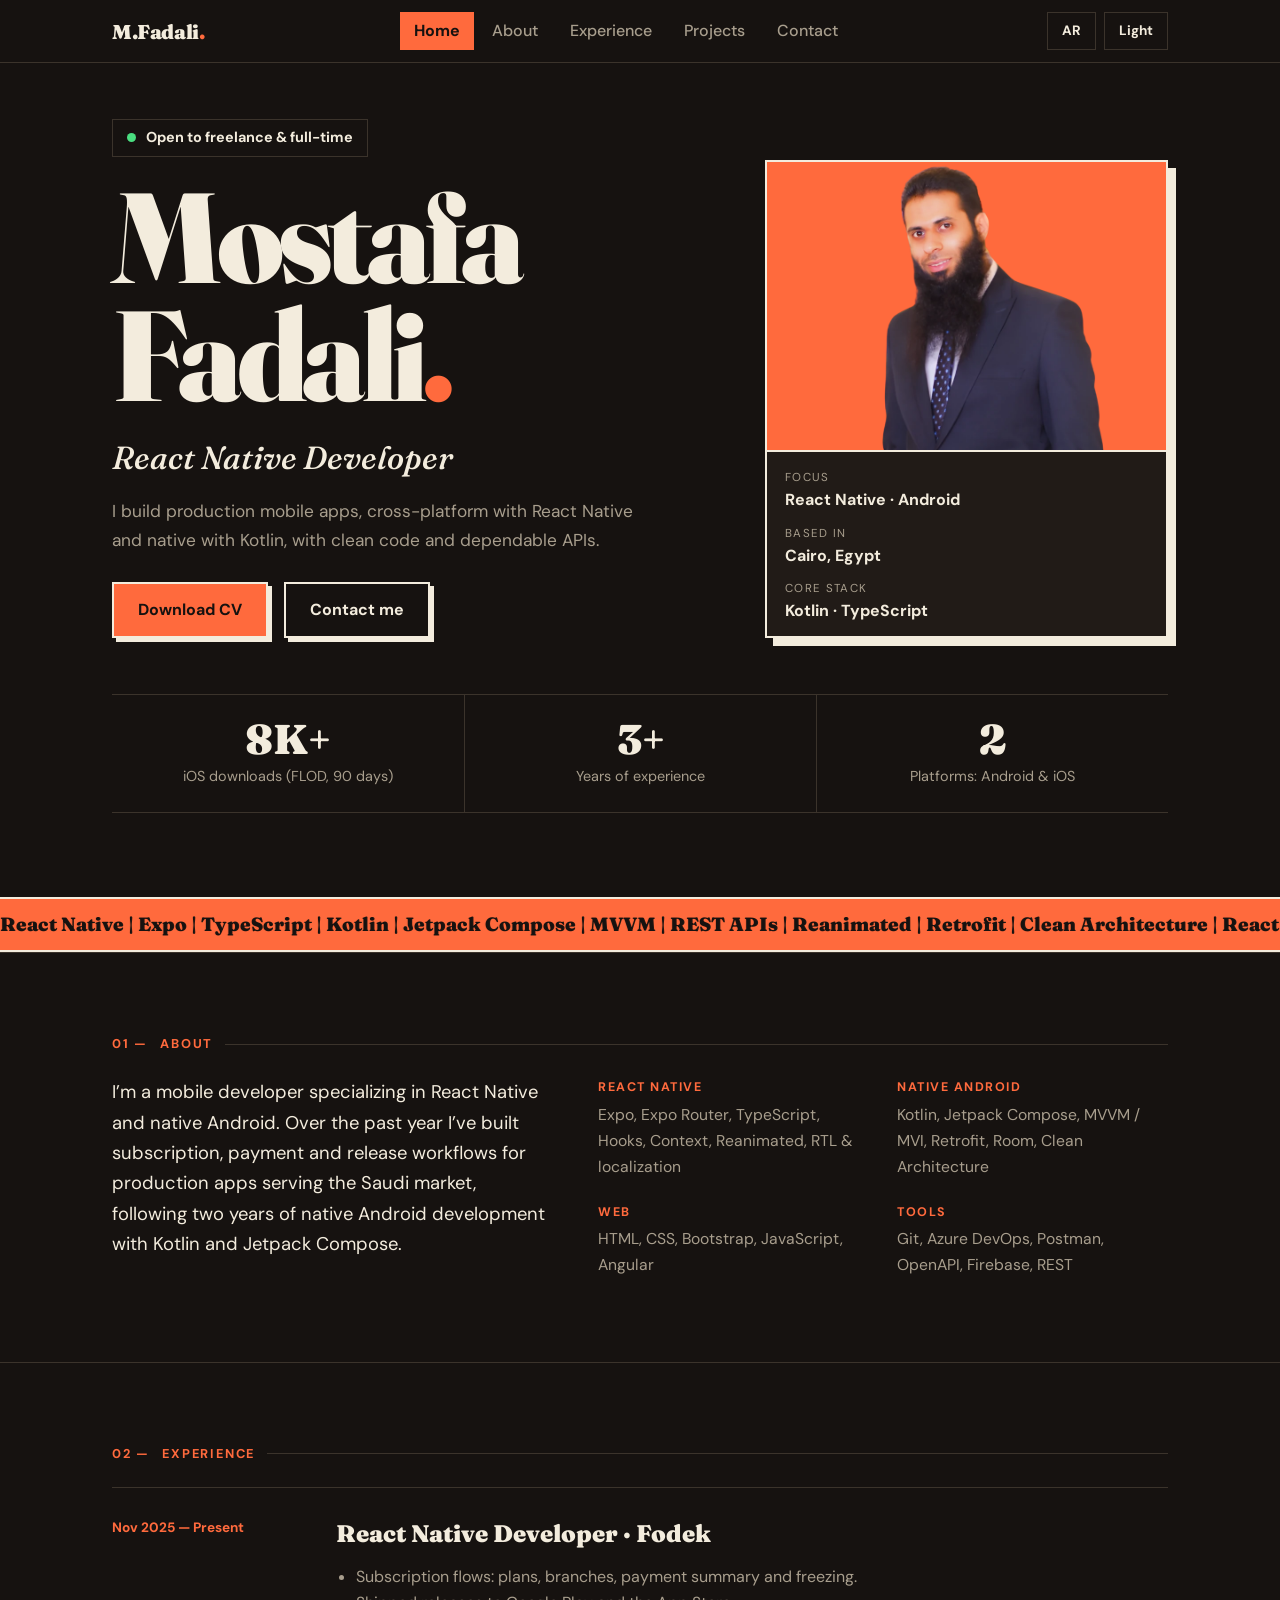
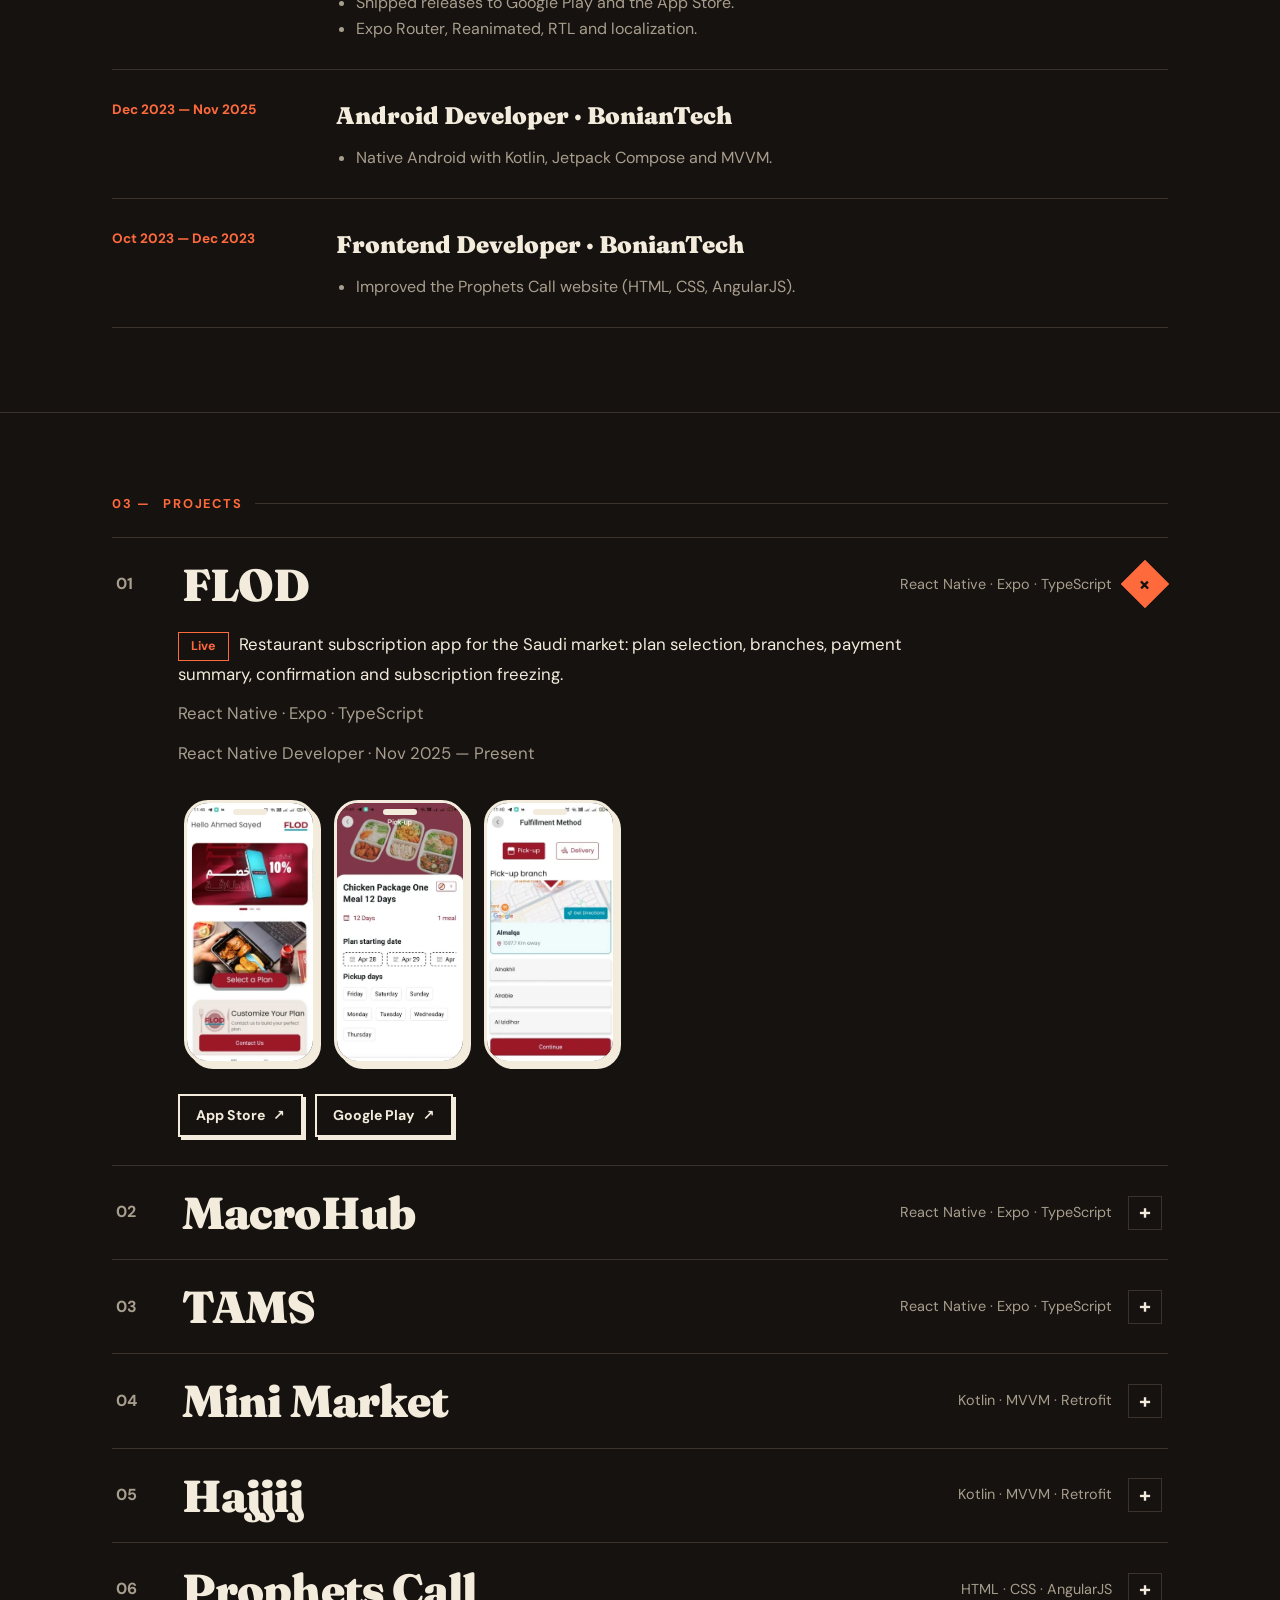
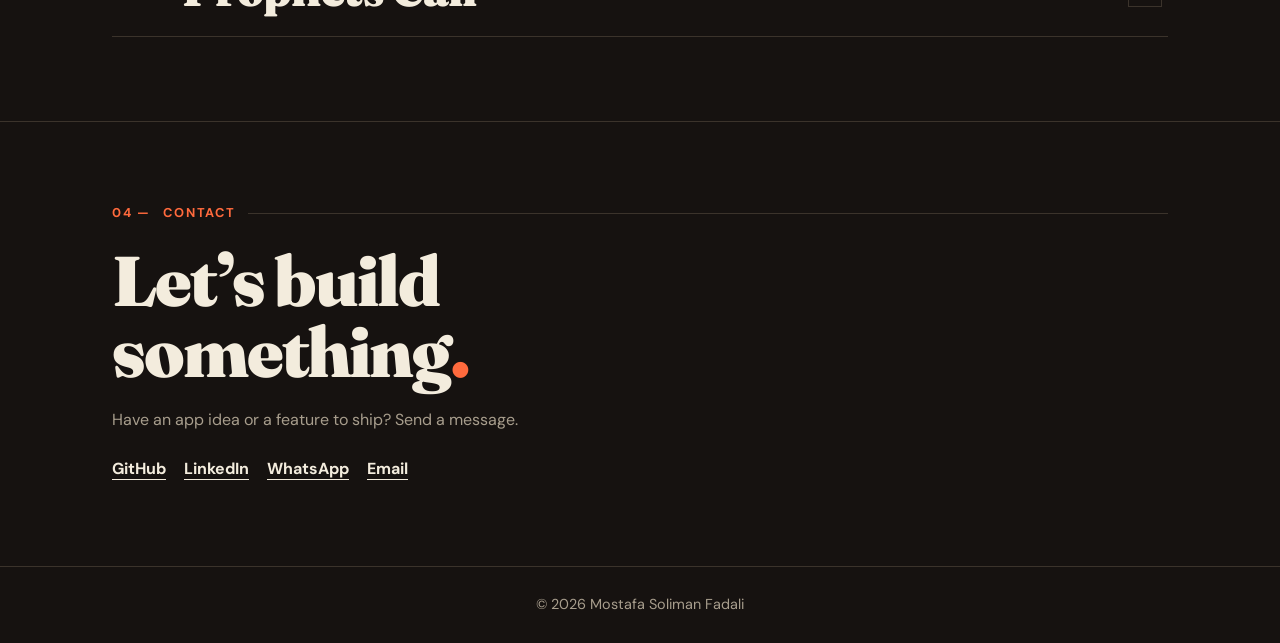
==== commit e17f57f3: "remove comment" ====
--- a/index.html
+++ b/index.html
@@ -252,7 +252,6 @@
       </div>
     </section>
 
-    <!-- ======================================================= contact ===== -->
     <section id="contact" class="sect">
       <div class="wrap">
         <h2 class="sect__label"><span>04 —</span><span data-i="contact">Contact</span></h2>
